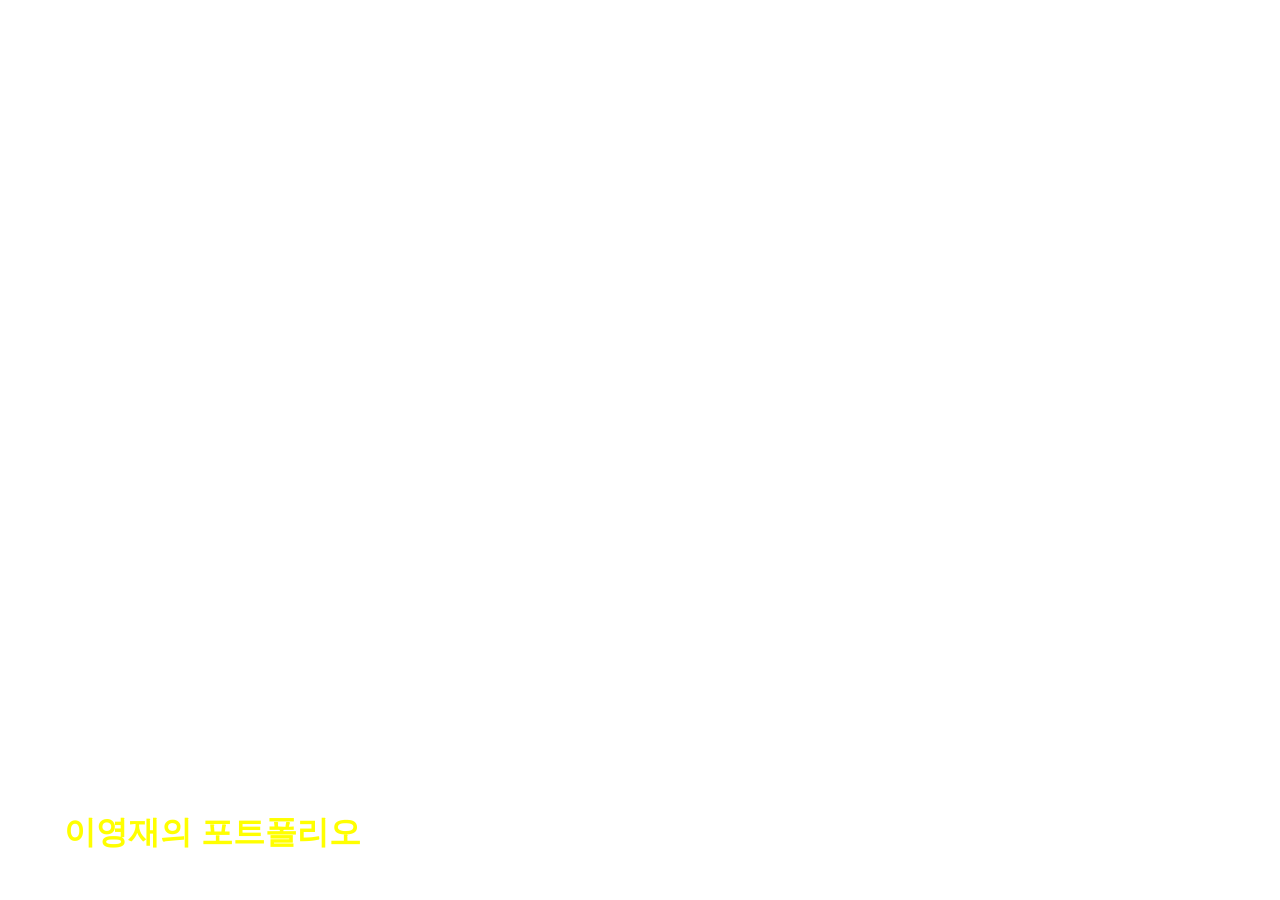
==== index.html @ 5a69f910 ". ." ====
<!DOCTYPE html>
<html lang="ko">

<head>
  <meta charset="UTF-8">
  <meta http-equiv="X-UA-Compatible" content="IE=edge">
  <meta name="viewport" content="width=device-width, initial-scale=1.0">
  <meta name="description" content="이영재의 문서 열람">
  <meta name="author" content="LYJ">
  <meta name="generator" content="HTML5">
  <title>PreView</title>

  <meta property="og:type" content="website" />
  <meta property="og:site_name" content="이영재의 문서 열람" />
  <meta property="og:title" content="PreView" />
  <meta property="og:description" content="게임기획서 모음." />
  <meta property="og:image" content="./images/name_seo.png" />
  <!-- 아텐츠주소 대신 자신의 웹페이지 주소로 바꾸세요 -->
  <meta property="og:url" content="https://ZettStudio.netlify.app" />
  <meta property="twitter:card" content="summary" />
  <meta property="twitter:site" content="이영재의 문서 열람" />
  <meta property="twitter:title" content="PreView" />
  <meta property="twitter:description" content="게임기획서 모음." />
  <meta property="twitter:image" content="./images/name_seo.png" />
  <!-- 아텐츠주소 대신 자신의 웹페이지 주소로 바꾸세요 -->
  <meta property="twitter:url" content="https://ZettStudio.netlify.app" />
  <link rel="icon" href="/favicon.ico" />
  <link rel="stylesheet" href="/main.css">
  <!-- <link rel="stylesheet" href="/main.css"> -->
  <!-- <script defer src="/main.js" ></script> -->
  <!-- <script defer src="./main.js"></script> -->
</head>

<body>
  <div style="position: fixed; z-index: -1; width: 100%; height: 100%;" >
    <iframe width="100%" height="100%" src="https://www.youtube.com/embed/URR7yQayl1Q?loop=1&autoplay=1&mute=1&si=EtDWyPuJ49_bIKTM" 
    title="YouTube video player" 
    frameborder="0" 
    allow="accelerometer; autoplay; clipboard-write; encrypted-media; gyroscope; picture-in-picture; web-share" 
    referrerpolicy="strict-origin-when-cross-origin" 
    allowfullscreen>
    </iframe>
  </div>
  <div>
    <a id="pl" href="/pages/mainpage.html">이영재의 포트폴리오</a>
  </div>
</body>


</html>
---- main.css ----
body {
  padding: 0;
  margin: 0;
  height: 100vh;
}

#pl {
  position: fixed;
  left: 5%;
  /* right: 10%; */
  bottom: 5%;
  /* top: 5%; */
  color: #ffff00;
  text-decoration: none;
  font-size: 2rem;
  /* font-size: 32px; */
  /* font-family: 'Times New Roman', Times, serif; */
  font-family: 'Lucida Sans', 'Lucida Sans Regular', 'Lucida Grande', 'Lucida Sans Unicode', Geneva, Verdana, sans-serif;
  font-weight: bold;
  /* font-weight: 300; */
  font-style: normal;
  /* z-index: 1; */
}
---- main.css ----
body {
  padding: 0;
  margin: 0;
  height: 100vh;
}

#pl {
  position: fixed;
  left: 5%;
  /* right: 10%; */
  bottom: 5%;
  /* top: 5%; */
  color: #ffff00;
  text-decoration: none;
  font-size: 2rem;
  /* font-size: 32px; */
  /* font-family: 'Times New Roman', Times, serif; */
  font-family: 'Lucida Sans', 'Lucida Sans Regular', 'Lucida Grande', 'Lucida Sans Unicode', Geneva, Verdana, sans-serif;
  font-weight: bold;
  /* font-weight: 300; */
  font-style: normal;
  /* z-index: 1; */
}
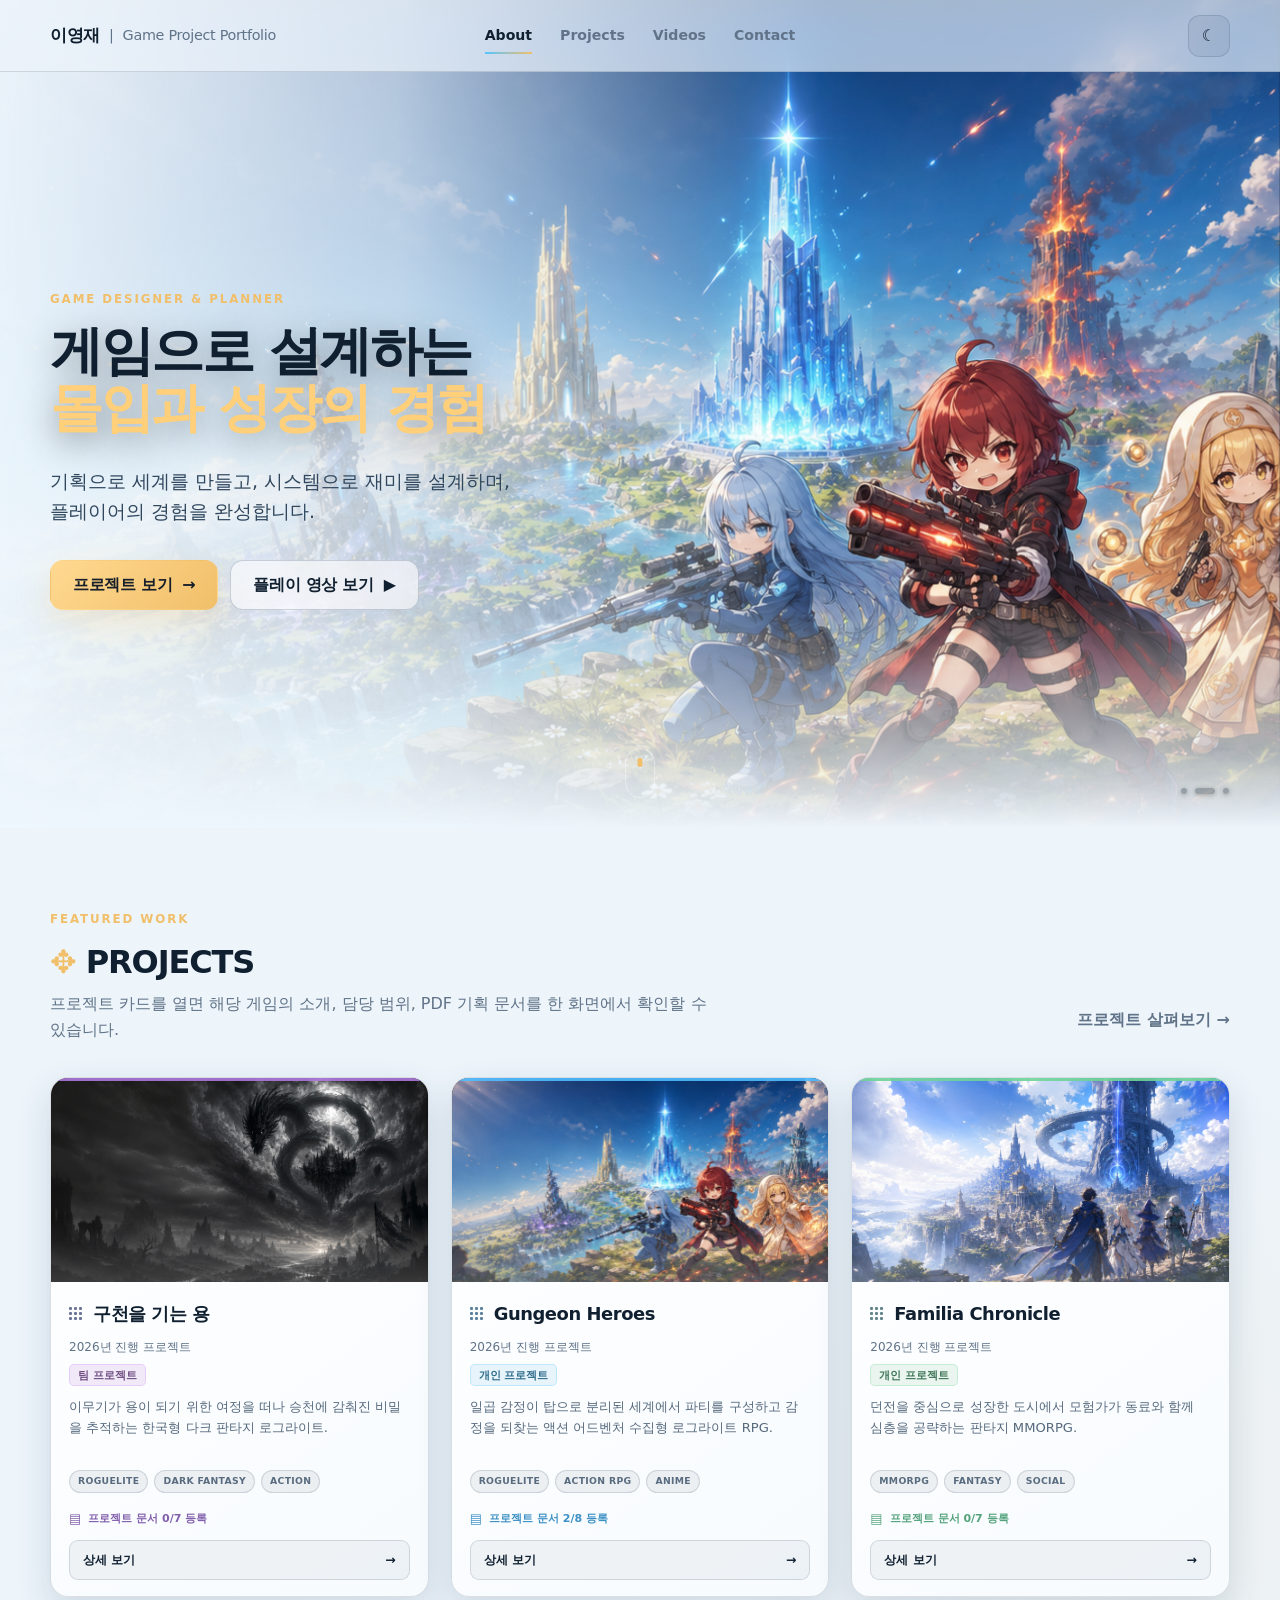
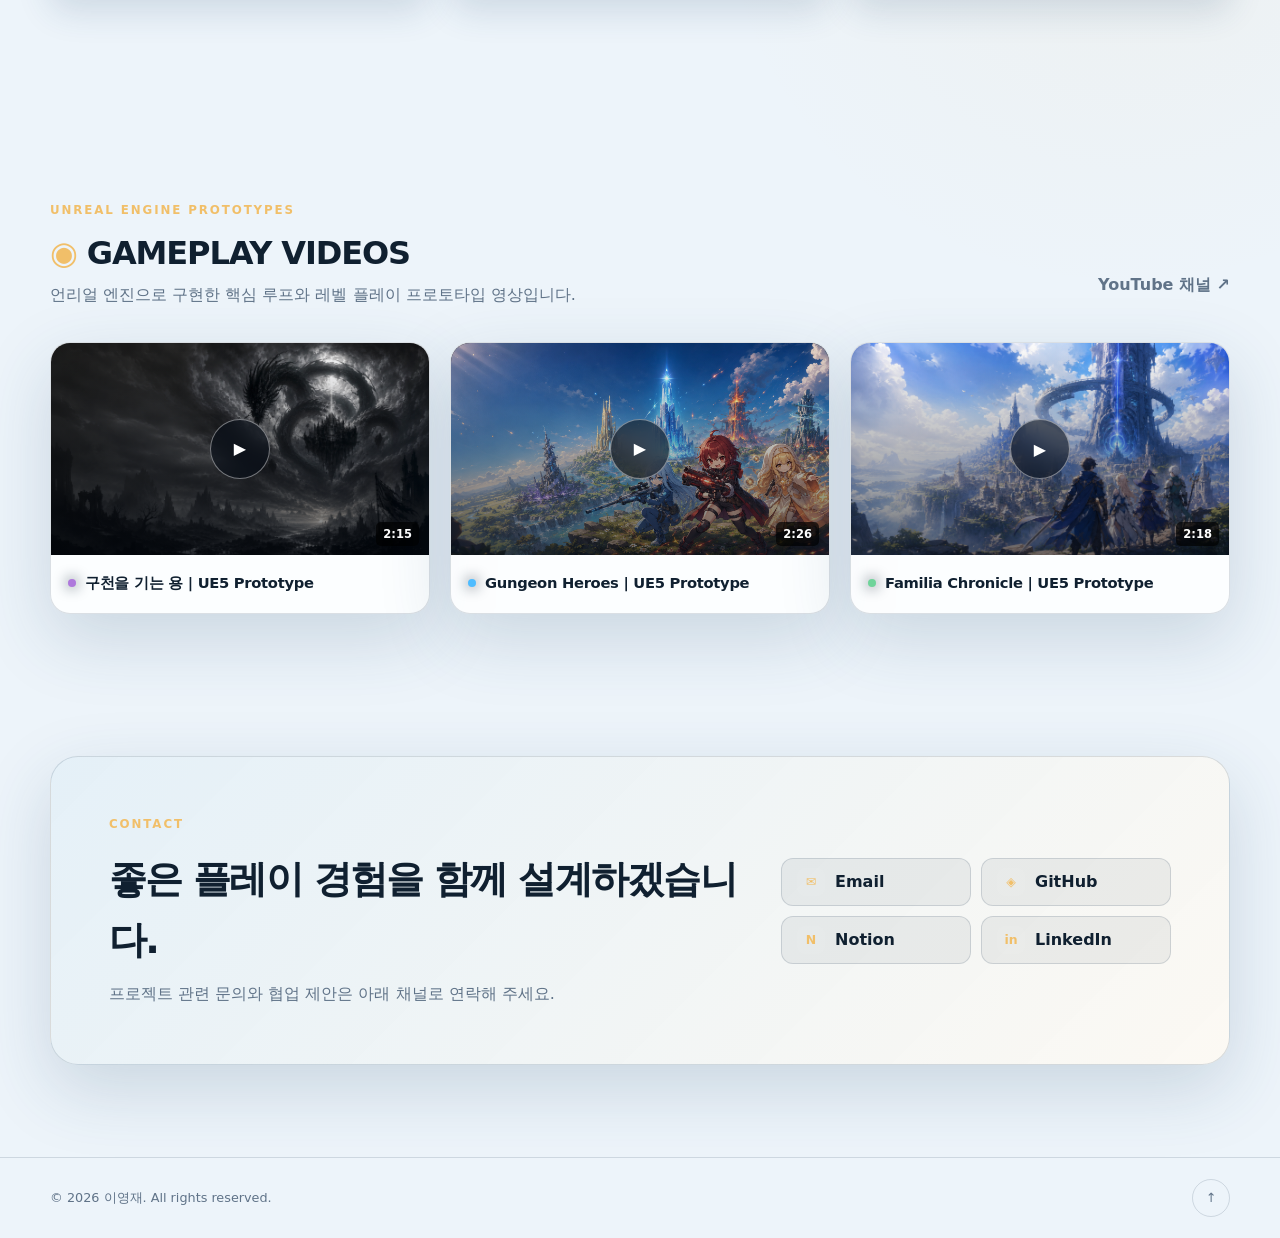
==== commit 8dd81b6f: "새 포트폴리오 페이지 새 포트폴리오 페이지" ====
--- a/index.html
+++ b/index.html
@@ -1,50 +1,167 @@
-<!DOCTYPE html>
-<html lang="ko">
-
-<head>
-  <meta charset="UTF-8">
-  <meta http-equiv="X-UA-Compatible" content="IE=edge">
-  <meta name="viewport" content="width=device-width, initial-scale=1.0">
-  <meta name="description" content="이영재의 문서 열람">
-  <meta name="author" content="LYJ">
-  <meta name="generator" content="HTML5">
-  <title>PreView</title>
-
-  <meta property="og:type" content="website" />
-  <meta property="og:site_name" content="이영재의 문서 열람" />
-  <meta property="og:title" content="PreView" />
-  <meta property="og:description" content="게임기획서 모음." />
-  <meta property="og:image" content="./images/name_seo.png" />
-  <!-- 아텐츠주소 대신 자신의 웹페이지 주소로 바꾸세요 -->
-  <meta property="og:url" content="https://ZettStudio.netlify.app" />
-  <meta property="twitter:card" content="summary" />
-  <meta property="twitter:site" content="이영재의 문서 열람" />
-  <meta property="twitter:title" content="PreView" />
-  <meta property="twitter:description" content="게임기획서 모음." />
-  <meta property="twitter:image" content="./images/name_seo.png" />
-  <!-- 아텐츠주소 대신 자신의 웹페이지 주소로 바꾸세요 -->
-  <meta property="twitter:url" content="https://ZettStudio.netlify.app" />
-  <link rel="icon" href="/favicon.ico" />
-  <link rel="stylesheet" href="/main.css">
-  <!-- <link rel="stylesheet" href="/main.css"> -->
-  <!-- <script defer src="/main.js" ></script> -->
-  <!-- <script defer src="./main.js"></script> -->
-</head>
-
-<body>
-  <div style="position: fixed; z-index: -1; width: 100%; height: 100%;" >
-    <iframe width="100%" height="100%" src="https://www.youtube.com/embed/URR7yQayl1Q?loop=1&autoplay=1&mute=1&si=EtDWyPuJ49_bIKTM" 
-    title="YouTube video player" 
-    frameborder="0" 
-    allow="accelerometer; autoplay; clipboard-write; encrypted-media; gyroscope; picture-in-picture; web-share" 
-    referrerpolicy="strict-origin-when-cross-origin" 
-    allowfullscreen>
-    </iframe>
-  </div>
-  <div>
-    <a id="pl" href="/pages/mainpage.html">이영재의 포트폴리오</a>
-  </div>
-</body>
-
-
-</html>+<!doctype html>
+<html lang="ko">
+<head>
+  <meta charset="utf-8">
+  <meta name="viewport" content="width=device-width, initial-scale=1">
+  <meta name="description" content="이영재 게임 기획 포트폴리오 — 구천을 기는 용, Gungeon Heroes, Familia Chronicle">
+  <meta name="theme-color" content="#071526">
+  <title>이영재 | Game Project Portfolio</title>
+  <link rel="icon" href="assets/images/favicon.svg" type="image/svg+xml">
+  <link rel="stylesheet" href="assets/css/style.css">
+  <script src="assets/js/data.js" defer></script>
+  <script src="assets/js/main.js" defer></script>
+</head>
+<body>
+  <a class="skip-link" href="#main">본문 바로가기</a>
+
+  <header class="site-header" id="top">
+    <div class="container header-inner">
+      <a class="brand" href="#top" aria-label="홈으로 이동">
+        <strong>이영재</strong><span aria-hidden="true">|</span><span>Game Project Portfolio</span>
+      </a>
+
+      <button class="menu-toggle icon-button" type="button" aria-expanded="false" aria-controls="primary-nav" aria-label="메뉴 열기">
+        <span></span><span></span><span></span>
+      </button>
+
+      <nav class="primary-nav" id="primary-nav" aria-label="주요 메뉴">
+        <a href="#about">About</a>
+        <a href="#projects">Projects</a>
+        <a href="#videos">Videos</a>
+        <a href="#contact">Contact</a>
+      </nav>
+
+      <button class="theme-toggle icon-button" type="button" aria-label="테마 전환" title="테마 전환">
+        <span aria-hidden="true">☼</span>
+      </button>
+    </div>
+  </header>
+
+  <main id="main">
+    <section class="hero" id="about" aria-labelledby="hero-title">
+      <div class="hero-slider" id="hero-slider" aria-hidden="true"></div>
+      <div class="hero-scrim" aria-hidden="true"></div>
+      <div class="container hero-content reveal">
+        <p class="eyebrow">GAME DESIGNER &amp; PLANNER</p>
+        <h1 id="hero-title">게임으로 설계하는<br><span>몰입과 성장의 경험</span></h1>
+        <p class="hero-copy">기획으로 세계를 만들고, 시스템으로 재미를 설계하며,<br>플레이어의 경험을 완성합니다.</p>
+        <div class="hero-actions">
+          <a class="button button-primary" href="#projects">프로젝트 보기 <span aria-hidden="true">→</span></a>
+          <a class="button button-secondary" href="#videos">플레이 영상 보기 <span aria-hidden="true">▶</span></a>
+        </div>
+      </div>
+
+      <div class="hero-slider-controls" id="hero-slider-controls" aria-label="대표 프로젝트 이미지 슬라이드">
+        <div class="hero-slider-meta" aria-live="polite">
+          <span id="hero-slide-number">01 / 03</span>
+          <strong id="hero-slide-title">Gungeon Heroes</strong>
+        </div>
+        <div class="hero-slider-navigation">
+          <button class="hero-slider-arrow" type="button" data-hero-prev aria-label="이전 프로젝트 이미지">←</button>
+          <div class="hero-slider-dots" id="hero-slider-dots" role="tablist" aria-label="프로젝트 이미지 선택"></div>
+          <button class="hero-slider-arrow" type="button" data-hero-next aria-label="다음 프로젝트 이미지">→</button>
+        </div>
+      </div>
+
+      <a class="scroll-cue" href="#projects" aria-label="프로젝트 섹션으로 이동"><span></span></a>
+    </section>
+
+    <section class="section projects-section" id="projects" aria-labelledby="projects-title">
+      <div class="container">
+        <div class="section-heading reveal">
+          <div>
+            <p class="section-kicker">FEATURED WORK</p>
+            <h2 id="projects-title"><span class="heading-icon" aria-hidden="true">✥</span> PROJECTS</h2>
+            <p>프로젝트 카드를 열면 해당 게임의 소개, 담당 범위, PDF 기획 문서를 한 화면에서 확인할 수 있습니다.</p>
+          </div>
+          <button class="text-button" type="button" data-show-all-projects>프로젝트 살펴보기 <span aria-hidden="true">→</span></button>
+        </div>
+        <div class="project-grid" id="project-grid" aria-live="polite"></div>
+      </div>
+    </section>
+
+    <section class="section videos-section" id="videos" aria-labelledby="videos-title">
+      <div class="container">
+        <div class="section-heading reveal">
+          <div>
+            <p class="section-kicker">UNREAL ENGINE PROTOTYPES</p>
+            <h2 id="videos-title"><span class="heading-icon" aria-hidden="true">◉</span> GAMEPLAY VIDEOS</h2>
+            <p>언리얼 엔진으로 구현한 핵심 루프와 레벨 플레이 프로토타입 영상입니다.</p>
+          </div>
+          <a class="text-button" id="youtube-channel-link" href="#" target="_blank" rel="noopener">YouTube 채널 <span aria-hidden="true">↗</span></a>
+        </div>
+        <div class="video-grid" id="video-grid"></div>
+      </div>
+    </section>
+
+    <section class="contact-section" id="contact" aria-labelledby="contact-title">
+      <div class="container contact-card reveal">
+        <div>
+          <p class="section-kicker">CONTACT</p>
+          <h2 id="contact-title">좋은 플레이 경험을 함께 설계하겠습니다.</h2>
+          <p>프로젝트 관련 문의와 협업 제안은 아래 채널로 연락해 주세요.</p>
+        </div>
+        <div class="contact-actions" id="contact-actions"></div>
+      </div>
+    </section>
+  </main>
+
+  <footer class="site-footer">
+    <div class="container footer-inner">
+      <p>© <span id="current-year"></span> 이영재. All rights reserved.</p>
+      <a href="#top" class="back-to-top" aria-label="페이지 맨 위로 이동">↑</a>
+    </div>
+  </footer>
+
+  <dialog class="modal project-modal" id="project-modal" aria-labelledby="project-modal-title">
+    <div class="modal-shell">
+      <button class="modal-close icon-button" type="button" data-close-modal aria-label="창 닫기">×</button>
+
+      <div class="project-modal-visual" id="project-modal-visual" aria-hidden="true"></div>
+
+      <div class="project-modal-body">
+        <div class="project-modal-intro">
+          <p class="eyebrow" id="project-modal-type"></p>
+          <h2 id="project-modal-title"></h2>
+          <p id="project-modal-description"></p>
+          <dl class="project-facts" id="project-modal-facts"></dl>
+        </div>
+
+        <section class="project-documents" aria-labelledby="project-documents-title">
+          <div class="project-documents-heading">
+            <div>
+              <p class="section-kicker">PROJECT DOCUMENTS</p>
+              <h3 id="project-documents-title">프로젝트 기획 문서</h3>
+            </div>
+            <span class="document-count" id="project-document-count"></span>
+          </div>
+          <p class="project-documents-help">PDF 파일을 등록하면 아래 항목에서 사이트 내부 뷰어로 바로 열립니다.</p>
+          <div class="project-document-list" id="project-modal-documents"></div>
+        </section>
+
+        <div class="modal-actions">
+          <button class="button button-primary" type="button" id="project-video-button">플레이 영상 보기 <span aria-hidden="true">▶</span></button>
+        </div>
+      </div>
+    </div>
+  </dialog>
+
+  <dialog class="modal viewer-modal" id="viewer-modal" aria-labelledby="viewer-title">
+    <div class="viewer-shell">
+      <div class="viewer-header">
+        <div>
+          <p class="section-kicker" id="viewer-kicker">DOCUMENT</p>
+          <h2 id="viewer-title">문서 보기</h2>
+        </div>
+        <div class="viewer-actions">
+          <a class="icon-button" id="viewer-external" href="#" target="_blank" rel="noopener" aria-label="새 탭에서 열기">↗</a>
+          <button class="modal-close icon-button" type="button" data-close-viewer aria-label="창 닫기">×</button>
+        </div>
+      </div>
+      <div class="viewer-frame-wrap" id="viewer-frame-wrap"></div>
+    </div>
+  </dialog>
+
+  <div class="toast" id="toast" role="status" aria-live="polite"></div>
+</body>
+</html>
--- a/assets/css/style.css
+++ b/assets/css/style.css
@@ -0,0 +1,796 @@
+:root {
+  color-scheme: dark;
+  --bg: #06101d;
+  --bg-soft: #09192a;
+  --surface: rgba(13, 29, 47, .78);
+  --surface-strong: #0d1d2f;
+  --surface-light: rgba(255, 255, 255, .065);
+  --text: #f4f7fb;
+  --muted: #a9b7c7;
+  --line: rgba(179, 209, 236, .18);
+  --gold: #f1bf69;
+  --gold-strong: #ffcf7a;
+  --blue: #55c5ff;
+  --shadow: 0 24px 70px rgba(0, 0, 0, .34);
+  --radius-xl: 28px;
+  --radius-lg: 20px;
+  --radius-md: 14px;
+  --container: min(1180px, calc(100% - 40px));
+  --header-height: 72px;
+  --transition: 180ms ease;
+}
+
+:root[data-theme="light"] {
+  color-scheme: light;
+  --bg: #edf4fa;
+  --bg-soft: #f8fbfd;
+  --surface: rgba(255, 255, 255, .84);
+  --surface-strong: #ffffff;
+  --surface-light: rgba(5, 26, 46, .055);
+  --text: #102030;
+  --muted: #607388;
+  --line: rgba(9, 39, 67, .14);
+  --shadow: 0 24px 70px rgba(37, 75, 110, .18);
+}
+
+* { box-sizing: border-box; }
+html { scroll-behavior: smooth; scroll-padding-top: calc(var(--header-height) + 24px); }
+body {
+  margin: 0;
+  min-width: 320px;
+  background:
+    radial-gradient(circle at 12% 12%, rgba(43, 128, 187, .12), transparent 28rem),
+    radial-gradient(circle at 88% 52%, rgba(241, 191, 105, .07), transparent 26rem),
+    var(--bg);
+  color: var(--text);
+  font-family: Inter, Pretendard, "Noto Sans KR", "Apple SD Gothic Neo", system-ui, -apple-system, BlinkMacSystemFont, "Segoe UI", sans-serif;
+  line-height: 1.6;
+  text-rendering: optimizeLegibility;
+}
+body.modal-open { overflow: hidden; }
+button, a { -webkit-tap-highlight-color: transparent; }
+button { font: inherit; color: inherit; }
+a { color: inherit; text-decoration: none; }
+img { display: block; max-width: 100%; }
+.container { width: var(--container); margin-inline: auto; }
+.skip-link { position: fixed; z-index: 9999; left: 16px; top: -80px; padding: 10px 14px; border-radius: 10px; background: var(--gold); color: #17202a; font-weight: 800; }
+.skip-link:focus { top: 16px; }
+
+.site-header {
+  position: fixed;
+  inset: 0 0 auto;
+  z-index: 100;
+  height: var(--header-height);
+  border-bottom: 1px solid var(--line);
+  background: color-mix(in srgb, var(--bg) 68%, transparent);
+  backdrop-filter: blur(18px) saturate(140%);
+}
+.header-inner { height: 100%; display: grid; grid-template-columns: 1fr auto 1fr; align-items: center; gap: 26px; }
+.brand { display: inline-flex; align-items: center; gap: 9px; width: max-content; letter-spacing: -.02em; white-space: nowrap; }
+.brand strong { font-size: 1.05rem; }
+.brand span { color: var(--muted); font-size: .9rem; }
+.primary-nav { display: flex; align-items: center; gap: 28px; }
+.primary-nav a { position: relative; padding-block: 9px; color: var(--muted); font-size: .88rem; font-weight: 700; transition: color var(--transition); }
+.primary-nav a::after { content: ""; position: absolute; inset: auto 50% 2px; height: 2px; width: 0; background: linear-gradient(90deg, var(--blue), var(--gold)); transition: all var(--transition); }
+.primary-nav a:hover, .primary-nav a.is-active { color: var(--text); }
+.primary-nav a:hover::after, .primary-nav a.is-active::after { left: 0; width: 100%; }
+.icon-button { display: grid; place-items: center; width: 42px; height: 42px; padding: 0; border: 1px solid var(--line); border-radius: 12px; background: var(--surface-light); cursor: pointer; transition: transform var(--transition), background var(--transition), border-color var(--transition); }
+.icon-button:hover { transform: translateY(-2px); border-color: rgba(241, 191, 105, .45); background: color-mix(in srgb, var(--surface-light) 70%, var(--gold) 12%); }
+.theme-toggle { justify-self: end; }
+.menu-toggle { display: none; }
+.menu-toggle span { width: 18px; height: 2px; border-radius: 999px; background: currentColor; transition: transform var(--transition), opacity var(--transition); }
+.menu-toggle { gap: 4px; }
+.menu-toggle[aria-expanded="true"] span:nth-child(1) { transform: translateY(6px) rotate(45deg); }
+.menu-toggle[aria-expanded="true"] span:nth-child(2) { opacity: 0; }
+.menu-toggle[aria-expanded="true"] span:nth-child(3) { transform: translateY(-6px) rotate(-45deg); }
+
+.hero { position: relative; isolation: isolate; min-height: min(860px, 92svh); display: grid; align-items: center; overflow: hidden; }
+
+.hero-slider { position: absolute; inset: 0; z-index: -3; overflow: hidden; background: #071526; }
+.hero-slide { position: absolute; inset: 0; opacity: 0; visibility: hidden; transition: opacity 900ms ease, visibility 900ms ease; }
+.hero-slide img {
+  width: 100%;
+  height: 100%;
+  object-fit: var(--hero-image-size, cover);
+  object-position: var(--hero-image-position-desktop, 50% 50%);
+  transform: none;
+  will-change: opacity;
+}
+.hero-slide.is-active { opacity: 1; visibility: visible; }
+
+/* 큰 컨트롤 박스 없이, 화면 가장자리에서만 은은하게 나타나는 슬라이드 조작부 */
+.hero-slider-controls {
+  position: absolute;
+  inset: 0;
+  z-index: 3;
+  pointer-events: none;
+}
+.hero-slider-meta { display: none; }
+.hero-slider-navigation { position: absolute; inset: 0; pointer-events: none; }
+.hero-slider-arrow {
+  position: absolute;
+  top: 50%;
+  display: grid;
+  place-items: center;
+  width: clamp(48px, 7vw, 92px);
+  height: clamp(120px, 28vh, 260px);
+  padding: 0;
+  font-size: 0;
+  border: 0;
+  border-radius: 0;
+  background: transparent;
+  color: transparent;
+  cursor: pointer;
+  opacity: 0;
+  pointer-events: auto;
+  transform: translateY(-50%);
+  transition: opacity 220ms ease, color 220ms ease, background 220ms ease;
+}
+.hero-slider-arrow::before {
+  font-size: clamp(2.1rem, 3.5vw, 4rem);
+  font-weight: 300;
+  line-height: 1;
+  text-shadow: 0 2px 14px rgba(0, 0, 0, .55);
+}
+.hero-slider-arrow[data-hero-prev] { left: 0; }
+.hero-slider-arrow[data-hero-prev]::before { content: "‹"; }
+.hero-slider-arrow[data-hero-next] { right: 0; }
+.hero-slider-arrow[data-hero-next]::before { content: "›"; }
+.hero:hover .hero-slider-arrow,
+.hero-slider-arrow:focus-visible {
+  color: rgba(255, 255, 255, .62);
+  opacity: 1;
+}
+.hero-slider-arrow:hover,
+.hero-slider-arrow:focus-visible {
+  background: linear-gradient(90deg, rgba(3, 12, 24, .16), transparent);
+  outline: none;
+}
+.hero-slider-arrow[data-hero-next]:hover,
+.hero-slider-arrow[data-hero-next]:focus-visible {
+  background: linear-gradient(270deg, rgba(3, 12, 24, .16), transparent);
+}
+.hero-slider-dots {
+  position: absolute;
+  right: clamp(24px, 4vw, 64px);
+  bottom: 34px;
+  left: auto;
+  display: flex;
+  align-items: center;
+  gap: 8px;
+  pointer-events: auto;
+  transform: none;
+}
+.hero-slider-dot {
+  width: 6px;
+  height: 6px;
+  padding: 0;
+  border: 0;
+  border-radius: 999px;
+  background: rgba(255, 255, 255, .3);
+  box-shadow: 0 1px 5px rgba(0, 0, 0, .28);
+  cursor: pointer;
+  transition: width 220ms ease, background 220ms ease, transform 220ms ease;
+}
+.hero-slider-dot:hover { transform: scale(1.12); background: rgba(255, 255, 255, .62); }
+.hero-slider-dot.is-active { width: 20px; background: rgba(255, 218, 145, .9); }
+:root[data-theme="light"] .hero-slider-arrow { color: transparent; }
+:root[data-theme="light"] .hero:hover .hero-slider-arrow,
+:root[data-theme="light"] .hero-slider-arrow:focus-visible { color: rgba(16, 32, 48, .52); }
+:root[data-theme="light"] .hero-slider-dot { background: rgba(16, 32, 48, .3); }
+
+.hero-scrim { position: absolute; inset: 0; z-index: -2; background: linear-gradient(90deg, rgba(3, 12, 24, .94) 0%, rgba(5, 17, 32, .73) 31%, rgba(6, 17, 30, .15) 66%, rgba(4, 12, 24, .18)), linear-gradient(0deg, var(--bg) 0%, transparent 31%); }
+:root[data-theme="light"] .hero-scrim { background: linear-gradient(90deg, rgba(238, 247, 253, .96) 0%, rgba(237, 247, 253, .72) 31%, rgba(237, 247, 253, .04) 64%), linear-gradient(0deg, var(--bg) 0%, transparent 28%); }
+.hero-content { padding-top: var(--header-height); }
+.eyebrow, .section-kicker { margin: 0 0 14px; color: var(--gold); font-size: .74rem; font-weight: 900; letter-spacing: .16em; }
+.hero h1 { margin: 0; max-width: 740px; font-size: clamp(2.65rem, 5vw, 5.9rem); line-height: 1.05; letter-spacing: -.055em; text-wrap: balance; text-shadow: 0 8px 34px rgba(0, 0, 0, .38); }
+.hero h1 span { color: var(--gold-strong); }
+.hero-copy { margin: 28px 0 0; color: #d8e4ef; font-size: clamp(.98rem, 1.5vw, 1.18rem); font-weight: 520; }
+:root[data-theme="light"] .hero-copy { color: #30475e; }
+.hero-actions { display: flex; flex-wrap: wrap; gap: 12px; margin-top: 34px; }
+.button { display: inline-flex; justify-content: center; align-items: center; gap: 10px; min-height: 50px; padding: 0 22px; border: 1px solid transparent; border-radius: 13px; font-weight: 850; letter-spacing: -.02em; transition: transform var(--transition), box-shadow var(--transition), background var(--transition), border-color var(--transition); }
+.button:hover { transform: translateY(-3px); }
+.button-primary { color: #17202a; background: linear-gradient(135deg, #ffd991, var(--gold)); box-shadow: 0 12px 34px rgba(241, 191, 105, .26); }
+.button-primary:hover { box-shadow: 0 16px 38px rgba(241, 191, 105, .38); }
+.button-secondary { border-color: rgba(233, 244, 255, .34); background: rgba(7, 22, 38, .36); backdrop-filter: blur(12px); }
+:root[data-theme="light"] .button-secondary { background: rgba(255, 255, 255, .62); border-color: rgba(20, 52, 82, .2); }
+.scroll-cue { position: absolute; left: 50%; bottom: 30px; width: 30px; height: 50px; border: 1px solid rgba(255,255,255,.38); border-radius: 99px; transform: translateX(-50%); }
+.scroll-cue span { position: absolute; left: 50%; top: 9px; width: 5px; height: 9px; border-radius: 99px; background: var(--gold); transform: translateX(-50%); animation: scrollCue 1.9s infinite; }
+@keyframes scrollCue { 0% { opacity: 0; transform: translate(-50%, 0); } 25% { opacity: 1; } 75%,100% { opacity: 0; transform: translate(-50%, 20px); } }
+
+.section { padding: 102px 0; }
+.projects-section { padding-top: 82px; }
+.section-heading { display: flex; justify-content: space-between; align-items: end; gap: 28px; margin-bottom: 34px; }
+.section-heading h2 { margin: 0; font-size: clamp(1.7rem, 2.5vw, 2.45rem); line-height: 1.2; letter-spacing: -.035em; }
+.section-heading p:not(.section-kicker) { max-width: 660px; margin: 10px 0 0; color: var(--muted); }
+.heading-icon { display: inline-grid; place-items: center; color: var(--gold); }
+.text-button { flex: none; padding: 10px 0; border: 0; background: transparent; color: var(--muted); font-weight: 800; cursor: pointer; transition: color var(--transition), transform var(--transition); }
+.text-button:hover { color: var(--gold); transform: translateX(4px); }
+
+.project-grid { display: grid; grid-template-columns: repeat(3, minmax(0, 1fr)); gap: 22px; }
+.project-card {
+  position: relative;
+  display: flex;
+  flex-direction: column;
+  min-width: 0;
+  overflow: hidden;
+  border: 1px solid var(--line);
+  border-radius: 18px;
+  background:
+    linear-gradient(145deg,
+      color-mix(in srgb, var(--surface-strong) 94%, var(--accent) 6%),
+      var(--surface-strong) 58%,
+      color-mix(in srgb, var(--surface-strong) 97%, black 3%));
+  color: var(--text);
+  box-shadow: 0 18px 44px rgba(0, 0, 0, .28);
+  transition: transform 260ms ease, border-color 260ms ease, box-shadow 260ms ease;
+}
+.project-card::before {
+  content: "";
+  position: absolute;
+  inset: 0 0 auto;
+  z-index: 3;
+  height: 3px;
+  background: var(--accent);
+  opacity: .9;
+  pointer-events: none;
+}
+.project-card:hover {
+  transform: translateY(-8px);
+  border-color: color-mix(in srgb, var(--accent) 58%, var(--line));
+  box-shadow: 0 26px 58px color-mix(in srgb, var(--accent) 12%, rgba(0, 0, 0, .42));
+}
+.project-card-media {
+  position: relative;
+  width: 100%;
+  aspect-ratio: 16 / 8.7;
+  overflow: hidden;
+  background: #071321;
+}
+.project-card-media::after {
+  content: "";
+  position: absolute;
+  inset: auto 0 0;
+  height: 32%;
+  background: linear-gradient(180deg, transparent, color-mix(in srgb, var(--surface-strong) 88%, transparent));
+  pointer-events: none;
+}
+.project-card-media img {
+  width: 100%;
+  height: 100%;
+  object-fit: cover;
+  transition: transform 650ms cubic-bezier(.2,.8,.2,1), filter 260ms ease;
+}
+.project-card:hover .project-card-media img {
+  transform: scale(1.045);
+  filter: saturate(1.04) brightness(1.04);
+}
+.project-card-body {
+  display: flex;
+  flex: 1;
+  flex-direction: column;
+  min-width: 0;
+  padding: 18px 18px 16px;
+}
+.project-title-row { display: flex; align-items: center; gap: 9px; min-width: 0; }
+.project-title-icon {
+  display: grid;
+  flex: none;
+  grid-template-columns: repeat(3, 3px);
+  grid-template-rows: repeat(3, 3px);
+  gap: 2px;
+  width: 15px;
+  height: 15px;
+}
+.project-title-icon i { display: block; border-radius: 1px; background: color-mix(in srgb, var(--muted) 82%, var(--accent) 18%); }
+.project-card h3 {
+  min-width: 0;
+  margin: 0;
+  overflow: hidden;
+  color: var(--text);
+  font-size: 1.12rem;
+  font-weight: 780;
+  letter-spacing: -.025em;
+  text-overflow: ellipsis;
+  white-space: nowrap;
+}
+.project-period { margin: 10px 0 8px; color: var(--muted); font-size: .75rem; line-height: 1.45; }
+.project-category {
+  align-self: flex-start;
+  display: inline-flex;
+  align-items: center;
+  min-height: 22px;
+  padding: 2px 8px;
+  border: 1px solid var(--line);
+  border-radius: 5px;
+  background: var(--surface-light);
+  color: var(--muted);
+  font-size: .68rem;
+  font-weight: 750;
+  line-height: 1.4;
+}
+.project-category.team {
+  border-color: rgba(199, 133, 255, .28);
+  background: rgba(158, 83, 207, .14);
+  color: #dcb2ff;
+}
+.project-category.personal-blue {
+  border-color: rgba(85, 197, 255, .28);
+  background: rgba(85, 197, 255, .12);
+  color: #9edfff;
+}
+.project-category.personal-green {
+  border-color: rgba(92, 211, 145, .26);
+  background: rgba(92, 211, 145, .11);
+  color: #a9ebc5;
+}
+.project-card .project-summary {
+  display: -webkit-box;
+  min-height: 4.55em;
+  margin: 11px 0 13px;
+  overflow: hidden;
+  color: color-mix(in srgb, var(--muted) 88%, var(--text) 12%);
+  font-size: .82rem;
+  line-height: 1.56;
+  -webkit-box-orient: vertical;
+  -webkit-line-clamp: 3;
+}
+.tag-list { display: flex; flex-wrap: wrap; gap: 6px; margin: 0; padding: 0; list-style: none; }
+.tag-list li {
+  padding: 3px 8px;
+  border: 1px solid var(--line);
+  border-radius: 999px;
+  background: var(--surface-light);
+  color: color-mix(in srgb, var(--muted) 90%, var(--text) 10%);
+  font-size: .58rem;
+  font-weight: 820;
+  letter-spacing: .035em;
+}
+.project-card-footer {
+  display: grid;
+  gap: 11px;
+  margin-top: auto;
+  padding-top: 15px;
+  border-top: 0;
+}
+.project-card .project-document-summary {
+  display: flex;
+  align-items: center;
+  gap: 7px;
+  margin: 0;
+  color: color-mix(in srgb, var(--accent) 72%, var(--text) 28%);
+  font-size: .69rem;
+  font-weight: 850;
+}
+.project-document-summary span { font-size: .82rem; }
+.card-button {
+  display: flex;
+  align-items: center;
+  justify-content: space-between;
+  min-height: 40px;
+  width: 100%;
+  padding: 0 13px;
+  border: 1px solid var(--line);
+  border-radius: 9px;
+  background: color-mix(in srgb, var(--surface-light) 78%, transparent);
+  color: var(--text);
+  cursor: pointer;
+  font-size: .78rem;
+  font-weight: 820;
+  transition: color var(--transition), background var(--transition), border-color var(--transition), transform var(--transition), box-shadow var(--transition);
+}
+.card-button:hover {
+  transform: translateX(2px);
+  border-color: color-mix(in srgb, var(--accent) 62%, var(--line));
+  background: color-mix(in srgb, var(--surface-light) 78%, var(--accent) 13%);
+  color: color-mix(in srgb, var(--accent) 74%, var(--text) 26%);
+  box-shadow: 0 8px 22px color-mix(in srgb, var(--accent) 10%, transparent);
+}
+
+:root[data-theme="light"] .project-card {
+  background: linear-gradient(145deg, #ffffff, #f7fbfe);
+  box-shadow: 0 14px 34px rgba(37, 75, 110, .16);
+}
+:root[data-theme="light"] .project-card-media::after {
+  background: linear-gradient(180deg, transparent, rgba(255, 255, 255, .22));
+}
+:root[data-theme="light"] .project-category.team { color: #705083; background: #f1e9f8; }
+:root[data-theme="light"] .project-category.personal-blue { color: #316d8c; background: #e7f4fb; }
+:root[data-theme="light"] .project-category.personal-green { color: #3f7658; background: #e9f5ee; }
+
+.videos-section { background: linear-gradient(180deg, transparent, rgba(255,255,255,.02), transparent); }
+
+.video-grid { display: grid; grid-template-columns: repeat(3, 1fr); gap: 20px; }
+.video-card { overflow: hidden; border: 1px solid var(--line); border-radius: var(--radius-lg); background: var(--surface); box-shadow: var(--shadow); transition: transform var(--transition), border-color var(--transition); }
+.video-card:hover { transform: translateY(-6px); border-color: color-mix(in srgb, var(--accent) 55%, var(--line)); }
+.video-trigger { position: relative; display: block; width: 100%; aspect-ratio: 16/9; padding: 0; overflow: hidden; border: 0; background: #050b12; cursor: pointer; }
+.video-trigger img { width: 100%; height: 100%; object-fit: cover; transition: transform 500ms ease; }
+.video-card:hover img { transform: scale(1.05); }
+.video-overlay { position: absolute; inset: 0; background: linear-gradient(180deg, transparent, rgba(4,10,18,.55)); }
+.play-button { position: absolute; left: 50%; top: 50%; display: grid; place-items: center; width: 60px; height: 60px; border: 1px solid rgba(255,255,255,.42); border-radius: 50%; background: rgba(5,12,22,.56); color: white; transform: translate(-50%,-50%); backdrop-filter: blur(10px); transition: transform var(--transition), background var(--transition); }
+.video-trigger:hover .play-button { transform: translate(-50%,-50%) scale(1.1); background: color-mix(in srgb, var(--accent) 42%, rgba(5,12,22,.62)); }
+.duration { position: absolute; right: 10px; bottom: 9px; padding: 3px 7px; border-radius: 5px; background: rgba(0,0,0,.68); color: white; font-size: .72rem; font-weight: 800; }
+.video-meta { display: flex; align-items: center; gap: 9px; padding: 16px 17px 18px; }
+.video-meta h3 { margin: 0; font-size: .92rem; letter-spacing: -.02em; }
+.project-dot { flex: none; width: 8px; height: 8px; border-radius: 50%; box-shadow: 0 0 14px currentColor; }
+
+.contact-section { padding: 40px 0 92px; }
+.contact-card { display: flex; justify-content: space-between; align-items: center; gap: 40px; padding: clamp(28px, 5vw, 58px); border: 1px solid var(--line); border-radius: var(--radius-xl); background: linear-gradient(135deg, rgba(54,142,196,.12), rgba(241,191,105,.08)), var(--surface); box-shadow: var(--shadow); }
+.contact-card h2 { margin: 0; font-size: clamp(1.8rem, 3vw, 3rem); letter-spacing: -.045em; }
+.contact-card p:not(.section-kicker) { margin: 10px 0 0; color: var(--muted); }
+.contact-actions { display: grid; grid-template-columns: repeat(2, minmax(130px,1fr)); gap: 10px; flex: 0 0 min(390px, 42%); }
+.contact-actions a { display: flex; align-items: center; gap: 10px; min-height: 48px; padding: 0 15px; border: 1px solid var(--line); border-radius: 12px; background: var(--surface-light); font-weight: 800; transition: transform var(--transition), border-color var(--transition); }
+.contact-actions a:hover { transform: translateY(-3px); border-color: rgba(241,191,105,.5); }
+.contact-actions span { display: grid; place-items: center; width: 28px; height: 28px; border-radius: 8px; background: rgba(255,255,255,.07); color: var(--gold); font-size: .78rem; }
+
+.site-footer { border-top: 1px solid var(--line); }
+.footer-inner { min-height: 80px; display: flex; align-items: center; justify-content: space-between; gap: 20px; color: var(--muted); font-size: .8rem; }
+.back-to-top { display: grid; place-items: center; width: 38px; height: 38px; border: 1px solid var(--line); border-radius: 50%; transition: transform var(--transition), border-color var(--transition); }
+.back-to-top:hover { transform: translateY(-3px); border-color: var(--gold); }
+
+.modal { width: min(1180px, calc(100% - 30px)); padding: 0; overflow: visible; border: 1px solid var(--line); border-radius: var(--radius-xl); background: var(--surface-strong); color: var(--text); box-shadow: 0 40px 120px rgba(0,0,0,.6); }
+.modal::backdrop { background: rgba(1, 7, 14, .8); backdrop-filter: blur(9px); }
+.modal-close { font-size: 1.55rem; }
+.project-modal .modal-close { position: absolute; z-index: 8; right: 15px; top: 15px; background: rgba(3,9,17,.78); color: white; }
+.modal-shell { position: relative; display: grid; grid-template-columns: minmax(360px, .92fr) minmax(500px, 1.08fr); height: min(820px, calc(100svh - 46px)); min-height: 620px; overflow: hidden; border-radius: inherit; }
+.project-modal-visual {
+  position: relative;
+  min-height: 620px;
+  background-repeat: no-repeat;
+  background-position: center, var(--modal-image-position-desktop, 50% 50%);
+  background-size: 100% 100%, var(--modal-image-size-desktop, cover);
+}
+.project-modal-visual::after { content: ""; position: absolute; inset: 0; z-index: 0; background: linear-gradient(90deg, transparent 64%, rgba(4,10,19,.22)), linear-gradient(0deg, rgba(4,10,19,.94), transparent 45%); }
+.project-modal-visual-caption { position: absolute; z-index: 1; left: 30px; right: 30px; bottom: 30px; display: grid; gap: 4px; color: white; text-shadow: 0 4px 24px rgba(0,0,0,.8); }
+.project-modal-visual-caption span { color: color-mix(in srgb, var(--accent) 72%, white 28%); font-size: .68rem; font-weight: 900; letter-spacing: .14em; }
+.project-modal-visual-caption strong { font-size: clamp(1.5rem, 2.8vw, 2.4rem); line-height: 1.14; letter-spacing: -.04em; }
+.project-modal-body { min-height: 0; overflow-y: auto; padding: clamp(30px, 4vw, 52px); scrollbar-width: thin; scrollbar-color: color-mix(in srgb, var(--accent) 48%, transparent) transparent; }
+.project-modal-body::-webkit-scrollbar { width: 8px; }
+.project-modal-body::-webkit-scrollbar-thumb { border: 2px solid transparent; border-radius: 999px; background: color-mix(in srgb, var(--accent) 45%, transparent); background-clip: padding-box; }
+.project-modal-intro h2 { margin: 0; font-size: clamp(2rem, 4vw, 3.45rem); letter-spacing: -.05em; }
+.project-modal-intro > p:not(.eyebrow) { margin: 18px 0 0; color: var(--muted); }
+.project-facts { margin: 28px 0 0; }
+.project-facts div { display: grid; grid-template-columns: 90px 1fr; gap: 14px; padding: 12px 0; border-top: 1px solid var(--line); }
+.project-facts dt { color: var(--muted); font-size: .78rem; font-weight: 800; }
+.project-facts dd { margin: 0; font-size: .87rem; font-weight: 750; }
+
+.project-documents { margin-top: 36px; padding-top: 28px; border-top: 1px solid var(--line); }
+.project-documents-heading { display: flex; align-items: end; justify-content: space-between; gap: 18px; }
+.project-documents-heading .section-kicker { margin-bottom: 5px; }
+.project-documents-heading h3 { margin: 0; font-size: 1.3rem; letter-spacing: -.03em; }
+.document-count { flex: none; padding: 6px 9px; border: 1px solid color-mix(in srgb, var(--accent) 44%, var(--line)); border-radius: 999px; color: color-mix(in srgb, var(--accent) 70%, var(--text) 30%); background: color-mix(in srgb, var(--accent) 9%, transparent); font-size: .7rem; font-weight: 900; }
+.project-documents-help { margin: 9px 0 16px; color: var(--muted); font-size: .78rem; }
+.project-document-list { display: grid; grid-template-columns: repeat(2, minmax(0, 1fr)); gap: 9px; }
+.project-document-item { display: grid; grid-template-columns: auto minmax(0, 1fr) auto; align-items: center; gap: 11px; min-height: 76px; padding: 10px; border: 1px solid var(--line); border-radius: 12px; background: var(--surface-light); text-align: left; cursor: pointer; animation: projectDocumentIn 380ms ease both var(--item-delay); transition: transform var(--transition), border-color var(--transition), background var(--transition); }
+.project-document-item:hover { transform: translateY(-3px); border-color: color-mix(in srgb, var(--accent) 58%, var(--line)); background: color-mix(in srgb, var(--surface-light) 86%, var(--accent) 10%); }
+.project-document-item.is-pending { opacity: .72; }
+.project-document-icon { display: grid; place-items: center; width: 38px; height: 46px; border: 1px solid color-mix(in srgb, var(--accent) 55%, var(--line)); border-radius: 8px; color: color-mix(in srgb, var(--accent) 75%, var(--text) 25%); font-size: .59rem; font-weight: 950; letter-spacing: .04em; }
+.project-document-copy { min-width: 0; }
+.project-document-copy strong, .project-document-copy small { display: block; overflow: hidden; text-overflow: ellipsis; white-space: nowrap; }
+.project-document-copy strong { font-size: .82rem; }
+.project-document-copy small { margin-top: 2px; color: var(--muted); font-size: .66rem; }
+.project-document-state { color: var(--muted); font-size: .64rem; font-weight: 850; white-space: nowrap; }
+.project-document-item.is-available .project-document-state { color: color-mix(in srgb, var(--accent) 70%, var(--text) 30%); }
+.project-documents-empty { padding: 18px; border: 1px dashed var(--line); border-radius: 12px; color: var(--muted); font-size: .8rem; }
+@keyframes projectDocumentIn { from { opacity: 0; transform: translateY(8px); } to { opacity: 1; transform: translateY(0); } }
+
+.modal-actions { display: flex; flex-wrap: wrap; gap: 10px; margin-top: 24px; padding-top: 22px; border-top: 1px solid var(--line); }
+.modal-actions .button { cursor: pointer; }
+.viewer-modal { width: min(1240px, calc(100% - 24px)); height: min(820px, calc(100svh - 24px)); }
+.viewer-shell { height: 100%; display: grid; grid-template-rows: auto 1fr; overflow: hidden; border-radius: inherit; }
+.viewer-header { display: flex; align-items: center; justify-content: space-between; gap: 20px; padding: 16px 18px; border-bottom: 1px solid var(--line); }
+.viewer-header h2 { margin: 0; font-size: 1.1rem; }
+.viewer-header .section-kicker { margin-bottom: 2px; }
+.viewer-actions { display: flex; gap: 8px; }
+.viewer-frame-wrap { min-height: 0; background: #040a11; }
+.viewer-frame-wrap iframe { width: 100%; height: 100%; border: 0; }
+.youtube-frame { aspect-ratio: 16/9; }
+.toast { position: fixed; z-index: 1000; left: 50%; bottom: 24px; width: max-content; max-width: min(560px, calc(100% - 32px)); padding: 12px 16px; border: 1px solid var(--line); border-radius: 12px; background: var(--surface-strong); color: var(--text); box-shadow: var(--shadow); opacity: 0; pointer-events: none; transform: translate(-50%, 20px); transition: opacity var(--transition), transform var(--transition); }
+.toast.is-visible { opacity: 1; transform: translate(-50%, 0); }
+
+.reveal { opacity: 0; transform: translateY(22px); transition: opacity 620ms ease var(--delay, 0ms), transform 620ms cubic-bezier(.2,.7,.2,1) var(--delay, 0ms); }
+.reveal.is-visible { opacity: 1; transform: translateY(0); }
+
+@media (max-width: 980px) {
+  :root { --container: min(100% - 32px, 760px); }
+  .header-inner { grid-template-columns: 1fr auto auto; gap: 10px; }
+  .menu-toggle { display: grid; grid-column: 2; }
+  .theme-toggle { grid-column: 3; }
+  .primary-nav { position: fixed; left: 16px; right: 16px; top: calc(var(--header-height) + 8px); display: grid; gap: 4px; padding: 12px; border: 1px solid var(--line); border-radius: 16px; background: color-mix(in srgb, var(--surface-strong) 94%, transparent); box-shadow: var(--shadow); opacity: 0; visibility: hidden; transform: translateY(-12px); transition: opacity var(--transition), transform var(--transition), visibility var(--transition); }
+  .primary-nav.is-open { opacity: 1; visibility: visible; transform: translateY(0); }
+  .primary-nav a { padding: 11px 12px; border-radius: 9px; }
+  .primary-nav a:hover, .primary-nav a.is-active { background: var(--surface-light); }
+  .primary-nav a::after { display: none; }
+  .hero { min-height: 760px; align-items: end; }
+  .hero-content { padding-bottom: 110px; }
+  .hero-slide img { object-position: var(--hero-image-position-tablet, var(--hero-image-position-desktop, 50% 50%)); }
+  .hero-scrim { background: linear-gradient(180deg, rgba(3,12,24,.08), rgba(3,12,24,.32) 35%, rgba(3,12,24,.96) 78%, var(--bg)); }
+  :root[data-theme="light"] .hero-scrim { background: linear-gradient(180deg, rgba(238,247,253,.03), rgba(238,247,253,.26) 35%, rgba(238,247,253,.96) 78%, var(--bg)); }
+  .hero h1 { max-width: 620px; }
+  .project-grid { grid-template-columns: repeat(2, minmax(0, 1fr)); }
+  .video-grid { grid-template-columns: 1fr; }
+  .section-heading { align-items: flex-start; flex-direction: column; }
+  .contact-card { align-items: stretch; flex-direction: column; }
+  .contact-actions { flex-basis: auto; width: 100%; }
+  .modal-shell { grid-template-columns: 1fr; height: calc(100svh - 30px); min-height: 0; overflow-y: auto; }
+  .project-modal-visual {
+    min-height: 330px;
+    background-position: center, var(--modal-image-position-tablet, var(--modal-image-position-desktop, 50% 50%));
+    background-size: 100% 100%, var(--modal-image-size-tablet, var(--modal-image-size-desktop, cover));
+  }
+  .project-modal-body { overflow: visible; }
+}
+
+@media (max-width: 640px) {
+  :root { --header-height: 64px; --container: calc(100% - 24px); }
+  .brand strong { font-size: .95rem; }
+  .brand span:last-child { display: none; }
+  .hero { min-height: 700px; }
+  .hero-slide img { object-position: var(--hero-image-position-mobile, var(--hero-image-position-tablet, var(--hero-image-position-desktop, 50% 50%))); }
+  .hero-slider-arrow { width: 54px; height: 180px; }
+  .hero-slider-dots {
+    right: auto;
+    bottom: 16px;
+    left: 50%;
+    transform: translateX(-50%);
+  }
+  .hero-slider-dot { width: 5px; height: 5px; }
+  .hero-slider-dot.is-active { width: 16px; }
+  .hero h1 { font-size: clamp(2.25rem, 12vw, 3.75rem); }
+  .hero-copy { max-width: 34ch; }
+  .hero-copy br { display: none; }
+  .hero-actions { align-items: stretch; flex-direction: column; width: min(100%, 320px); }
+  .button { width: 100%; }
+  .scroll-cue { display: none; }
+  .section { padding: 76px 0; }
+  .projects-section { padding-top: 56px; }
+  .project-grid { grid-template-columns: 1fr; }
+  .project-card-body { padding: 15px 15px 14px; }
+  .project-card h3 { font-size: 1.08rem; }
+  .project-card .project-summary { min-height: 0; -webkit-line-clamp: 4; }
+  .project-document-list { grid-template-columns: 1fr; }
+  .contact-actions { grid-template-columns: 1fr 1fr; }
+  .modal { width: calc(100% - 16px); }
+  .project-modal-visual {
+    min-height: 260px;
+    background-position: center, var(--modal-image-position-mobile, var(--modal-image-position-tablet, var(--modal-image-position-desktop, 50% 50%)));
+    background-size: 100% 100%, var(--modal-image-size-mobile, var(--modal-image-size-tablet, var(--modal-image-size-desktop, cover)));
+  }
+  .project-modal-body { padding: 26px 20px 30px; }
+  .project-facts div { grid-template-columns: 78px 1fr; }
+  .project-modal-visual-caption { left: 20px; right: 20px; bottom: 20px; }
+  .project-documents-heading { align-items: flex-start; }
+  .modal-actions { flex-direction: column; }
+  .viewer-modal { width: calc(100% - 12px); height: calc(100svh - 12px); }
+  .viewer-header { padding: 12px; }
+  .viewer-header h2 { max-width: 48vw; overflow: hidden; text-overflow: ellipsis; white-space: nowrap; }
+}
+
+@media (prefers-reduced-motion: reduce) {
+  *, *::before, *::after { scroll-behavior: auto !important; animation-duration: .01ms !important; animation-iteration-count: 1 !important; transition-duration: .01ms !important; }
+  .reveal { opacity: 1; transform: none; }
+  .hero-slide img { transform: none !important; }
+}
+
+/* =========================================================
+   PROJECT DETAIL MODAL — TOP IMAGE / BOTTOM CONTENT LAYOUT
+   ========================================================= */
+.project-modal {
+  width: min(1120px, calc(100% - 30px));
+  max-height: calc(100svh - 30px);
+}
+
+.project-modal .modal-shell {
+  display: grid;
+  grid-template-columns: 1fr;
+  grid-template-rows: minmax(300px, 42svh) auto;
+  width: 100%;
+  height: min(920px, calc(100svh - 30px));
+  min-height: 0;
+  overflow-y: auto;
+  overscroll-behavior: contain;
+  scrollbar-width: thin;
+  scrollbar-color: color-mix(in srgb, var(--accent) 48%, transparent) transparent;
+}
+
+.project-modal .modal-shell::-webkit-scrollbar {
+  width: 8px;
+}
+
+.project-modal .modal-shell::-webkit-scrollbar-thumb {
+  border: 2px solid transparent;
+  border-radius: 999px;
+  background: color-mix(in srgb, var(--accent) 45%, transparent);
+  background-clip: padding-box;
+}
+
+.project-modal .project-modal-visual {
+  min-height: 0;
+  height: auto;
+  background-position: center, var(--modal-image-position-desktop, 50% 50%);
+  background-size: 100% 100%, var(--modal-image-size-desktop, cover);
+}
+
+.project-modal .project-modal-visual::after {
+  background:
+    linear-gradient(180deg, rgba(4, 10, 19, .02) 45%, rgba(4, 10, 19, .88) 100%),
+    linear-gradient(90deg, rgba(4, 10, 19, .12), transparent 35%, transparent 72%, rgba(4, 10, 19, .08));
+}
+
+.project-modal .project-modal-visual-caption {
+  left: clamp(24px, 4vw, 52px);
+  right: clamp(70px, 8vw, 110px);
+  bottom: clamp(22px, 3vw, 38px);
+}
+
+.project-modal .project-modal-visual-caption strong {
+  font-size: clamp(1.9rem, 4vw, 3.5rem);
+}
+
+.project-modal .project-modal-body {
+  overflow: visible;
+  min-height: auto;
+  padding: clamp(30px, 5vw, 58px);
+}
+
+.project-modal .project-modal-intro {
+  display: grid;
+  grid-template-columns: minmax(0, 1.15fr) minmax(320px, .85fr);
+  grid-template-rows: auto auto 1fr;
+  column-gap: clamp(34px, 5vw, 68px);
+  align-items: start;
+}
+
+.project-modal .project-modal-intro .eyebrow {
+  grid-column: 1;
+  grid-row: 1;
+}
+
+.project-modal .project-modal-intro h2 {
+  grid-column: 1;
+  grid-row: 2;
+}
+
+.project-modal .project-modal-intro > p:not(.eyebrow) {
+  grid-column: 1;
+  grid-row: 3;
+  max-width: 62ch;
+}
+
+.project-modal .project-facts {
+  grid-column: 2;
+  grid-row: 1 / 4;
+  margin: 0;
+}
+
+.project-modal .project-facts div:first-child {
+  border-top: 0;
+  padding-top: 0;
+}
+
+.project-modal .project-documents {
+  margin-top: clamp(38px, 5vw, 58px);
+  padding-top: clamp(30px, 4vw, 42px);
+}
+
+.project-modal .project-document-list {
+  grid-template-columns: repeat(2, minmax(0, 1fr));
+  gap: 12px;
+}
+
+.project-modal .project-document-item {
+  min-height: 82px;
+  padding: 12px;
+}
+
+.project-modal .modal-actions {
+  margin-top: 30px;
+  padding-top: 28px;
+}
+
+@media (max-width: 980px) {
+  .project-modal .modal-shell {
+    grid-template-rows: minmax(280px, 38svh) auto;
+    height: calc(100svh - 24px);
+  }
+
+  .project-modal .project-modal-visual {
+    min-height: 0;
+    background-position: center, var(--modal-image-position-tablet, var(--modal-image-position-desktop, 50% 50%));
+    background-size: 100% 100%, var(--modal-image-size-tablet, var(--modal-image-size-desktop, cover));
+  }
+
+  .project-modal .project-modal-intro {
+    grid-template-columns: 1fr;
+    grid-template-rows: auto;
+    row-gap: 0;
+  }
+
+  .project-modal .project-modal-intro .eyebrow,
+  .project-modal .project-modal-intro h2,
+  .project-modal .project-modal-intro > p:not(.eyebrow),
+  .project-modal .project-facts {
+    grid-column: 1;
+    grid-row: auto;
+  }
+
+  .project-modal .project-facts {
+    margin-top: 28px;
+  }
+
+  .project-modal .project-facts div:first-child {
+    border-top: 1px solid var(--line);
+    padding-top: 12px;
+  }
+}
+
+@media (max-width: 640px) {
+  .project-modal {
+    width: calc(100% - 12px);
+    max-height: calc(100svh - 12px);
+  }
+
+  .project-modal .modal-shell {
+    grid-template-rows: minmax(230px, 34svh) auto;
+    height: calc(100svh - 12px);
+  }
+
+  .project-modal .project-modal-visual {
+    min-height: 0;
+    background-position: center, var(--modal-image-position-mobile, var(--modal-image-position-tablet, var(--modal-image-position-desktop, 50% 50%)));
+    background-size: 100% 100%, var(--modal-image-size-mobile, var(--modal-image-size-tablet, var(--modal-image-size-desktop, cover)));
+  }
+
+  .project-modal .project-modal-visual-caption {
+    left: 20px;
+    right: 62px;
+    bottom: 20px;
+  }
+
+  .project-modal .project-modal-visual-caption strong {
+    font-size: clamp(1.55rem, 8vw, 2.2rem);
+  }
+
+  .project-modal .project-modal-body {
+    padding: 28px 20px 34px;
+  }
+
+  .project-modal .project-modal-intro h2 {
+    font-size: clamp(2rem, 11vw, 3rem);
+  }
+
+  .project-modal .project-document-list {
+    grid-template-columns: 1fr;
+  }
+}
+/* =========================================================
+   PROJECT DETAIL — SINGLE TITLE
+   프로젝트 제목은 콘텐츠 영역에만 표시하고 이미지 위 중복 제목은 제거합니다.
+   ========================================================= */
+.project-modal .project-modal-visual-caption {
+  display: none !important;
+}
+
+.project-modal .project-modal-visual::after {
+  background: linear-gradient(180deg, rgba(4, 10, 19, .02), rgba(4, 10, 19, .18));
+}
+
+
+/* =========================================================
+   MAIN HERO TITLE — REDUCED SIZE
+   메인 페이지 인트로 제목을 기존보다 작고 안정적으로 표시합니다.
+   ========================================================= */
+.hero h1 {
+  max-width: 860px;
+  font-size: clamp(2.25rem, 4.15vw, 4.65rem);
+  line-height: 1.08;
+  letter-spacing: -0.045em;
+}
+
+@media (max-width: 640px) {
+  .hero h1 {
+    max-width: 100%;
+    font-size: clamp(2rem, 10vw, 3.1rem);
+    line-height: 1.08;
+  }
+}
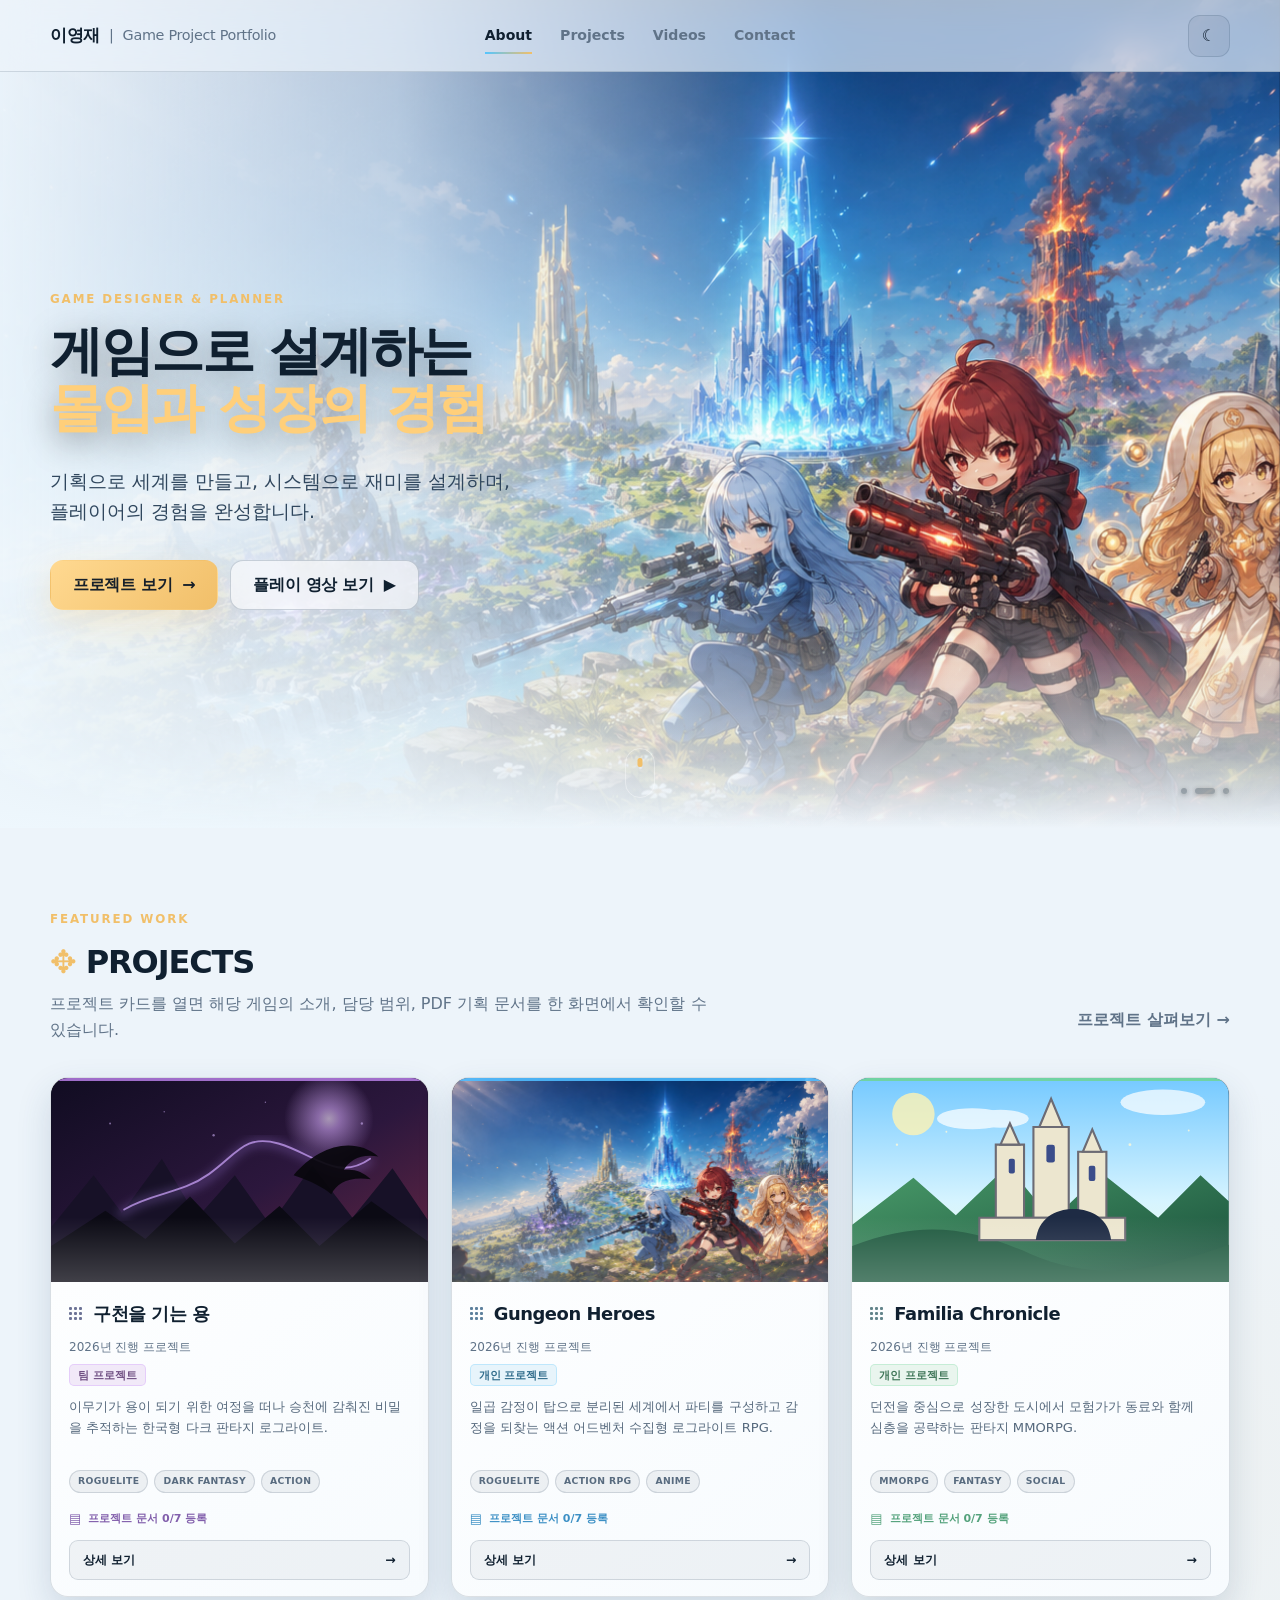
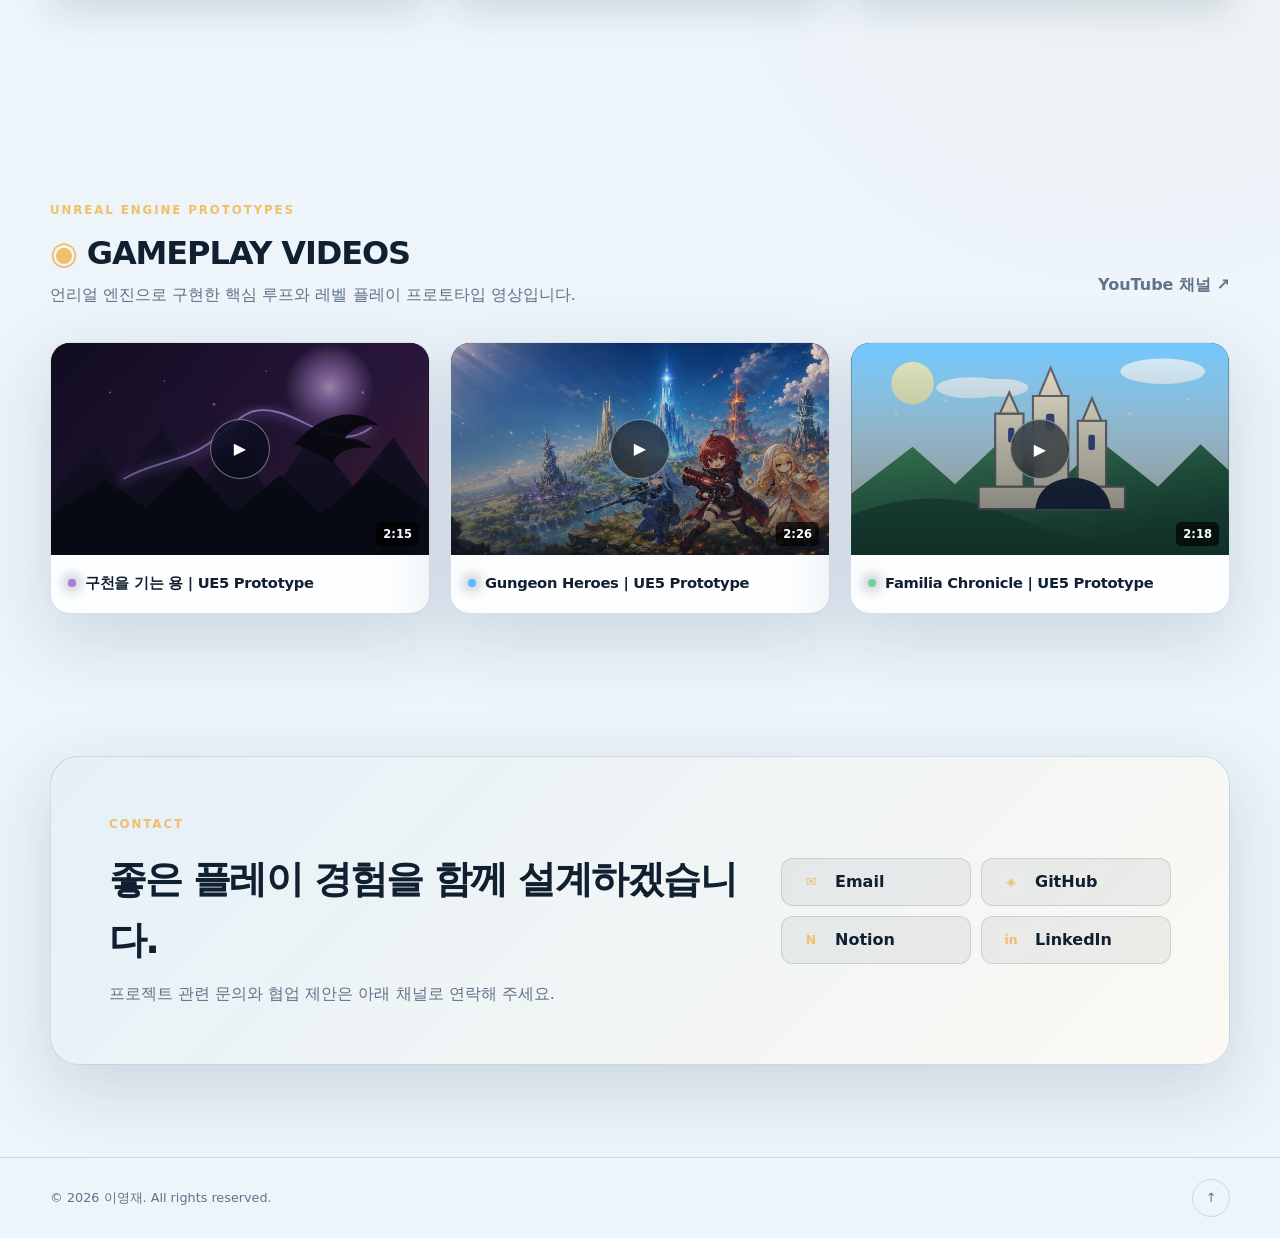
==== commit 289cdadd: "파비콘 추가 및 seo 이미지 추가 파비콘 추가 및 seo 이미지 추가" ====
--- a/index.html
+++ b/index.html
@@ -5,6 +5,32 @@
   <meta name="viewport" content="width=device-width, initial-scale=1">
   <meta name="description" content="이영재 게임 기획 포트폴리오 — 구천을 기는 용, Gungeon Heroes, Familia Chronicle">
   <meta name="theme-color" content="#071526">
+  <meta name="robots" content="index, follow, max-image-preview:large">
+
+  <!-- 배포 주소에 맞게 아래 도메인을 변경하세요. -->
+  <link rel="canonical" href="https://zettstudio.netlify.app/">
+
+  <!-- Open Graph: 카카오톡, 디스코드, 페이스북, 링크드인 등 링크 미리보기 -->
+  <meta property="og:type" content="website">
+  <meta property="og:locale" content="ko_KR">
+  <meta property="og:site_name" content="이영재 Game Project Portfolio">
+  <meta property="og:title" content="이영재 | Game Project Portfolio">
+  <meta property="og:description" content="게임으로 설계하는 몰입과 성장의 경험 — 게임 기획 포트폴리오">
+  <meta property="og:url" content="https://zettstudio.netlify.app/">
+  <meta property="og:image" content="https://zettstudio.netlify.app/assets/images/og-image.jpg">
+  <meta property="og:image:secure_url" content="https://zettstudio.netlify.app/assets/images/og-image.jpg">
+  <meta property="og:image:type" content="image/jpeg">
+  <meta property="og:image:width" content="1200">
+  <meta property="og:image:height" content="630">
+  <meta property="og:image:alt" content="이영재 게임 기획 포트폴리오 대표 이미지">
+
+  <!-- X(Twitter) 링크 미리보기 -->
+  <meta name="twitter:card" content="summary_large_image">
+  <meta name="twitter:title" content="이영재 | Game Project Portfolio">
+  <meta name="twitter:description" content="게임으로 설계하는 몰입과 성장의 경험 — 게임 기획 포트폴리오">
+  <meta name="twitter:image" content="https://zettstudio.netlify.app/assets/images/og-image.jpg">
+  <meta name="twitter:image:alt" content="이영재 게임 기획 포트폴리오 대표 이미지">
+
   <title>이영재 | Game Project Portfolio</title>
   <link rel="icon" href="assets/images/favicon.svg" type="image/svg+xml">
   <link rel="stylesheet" href="assets/css/style.css">
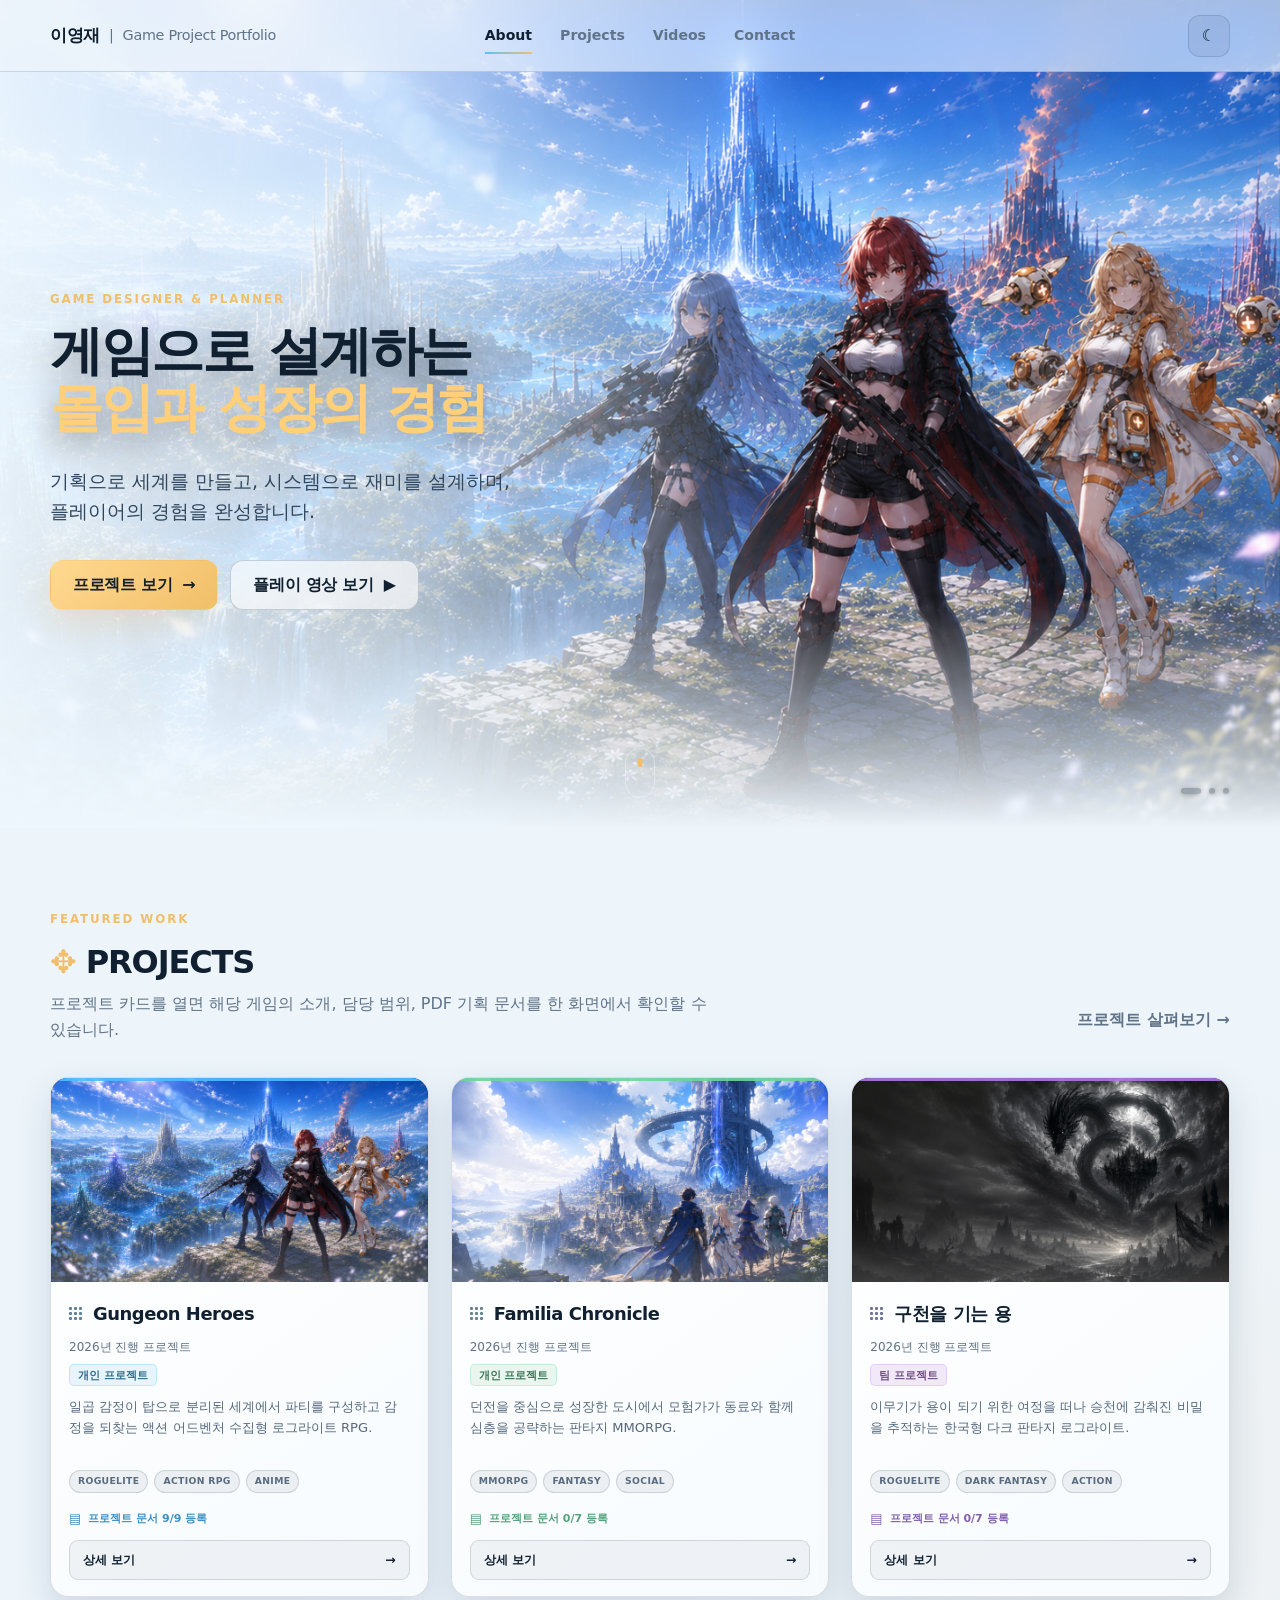
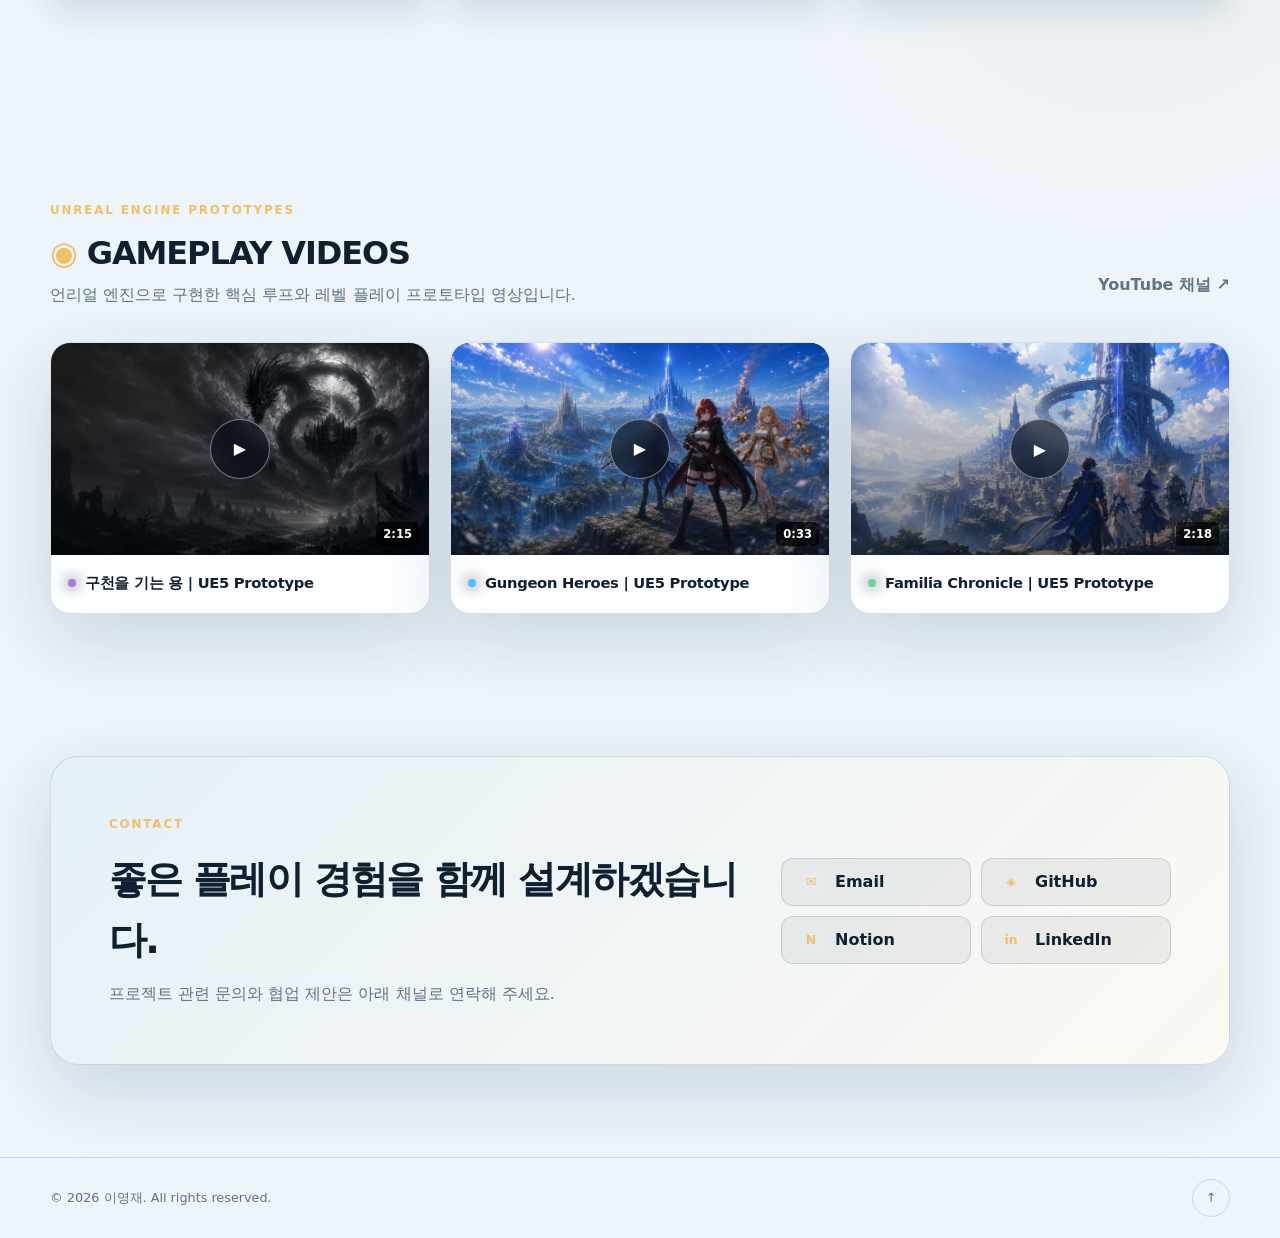
==== commit 13a5bd16: "사이트 수정 사이트 이미지 수정 및 문서 추가" ====
(no text change in the page or its own stylesheets)
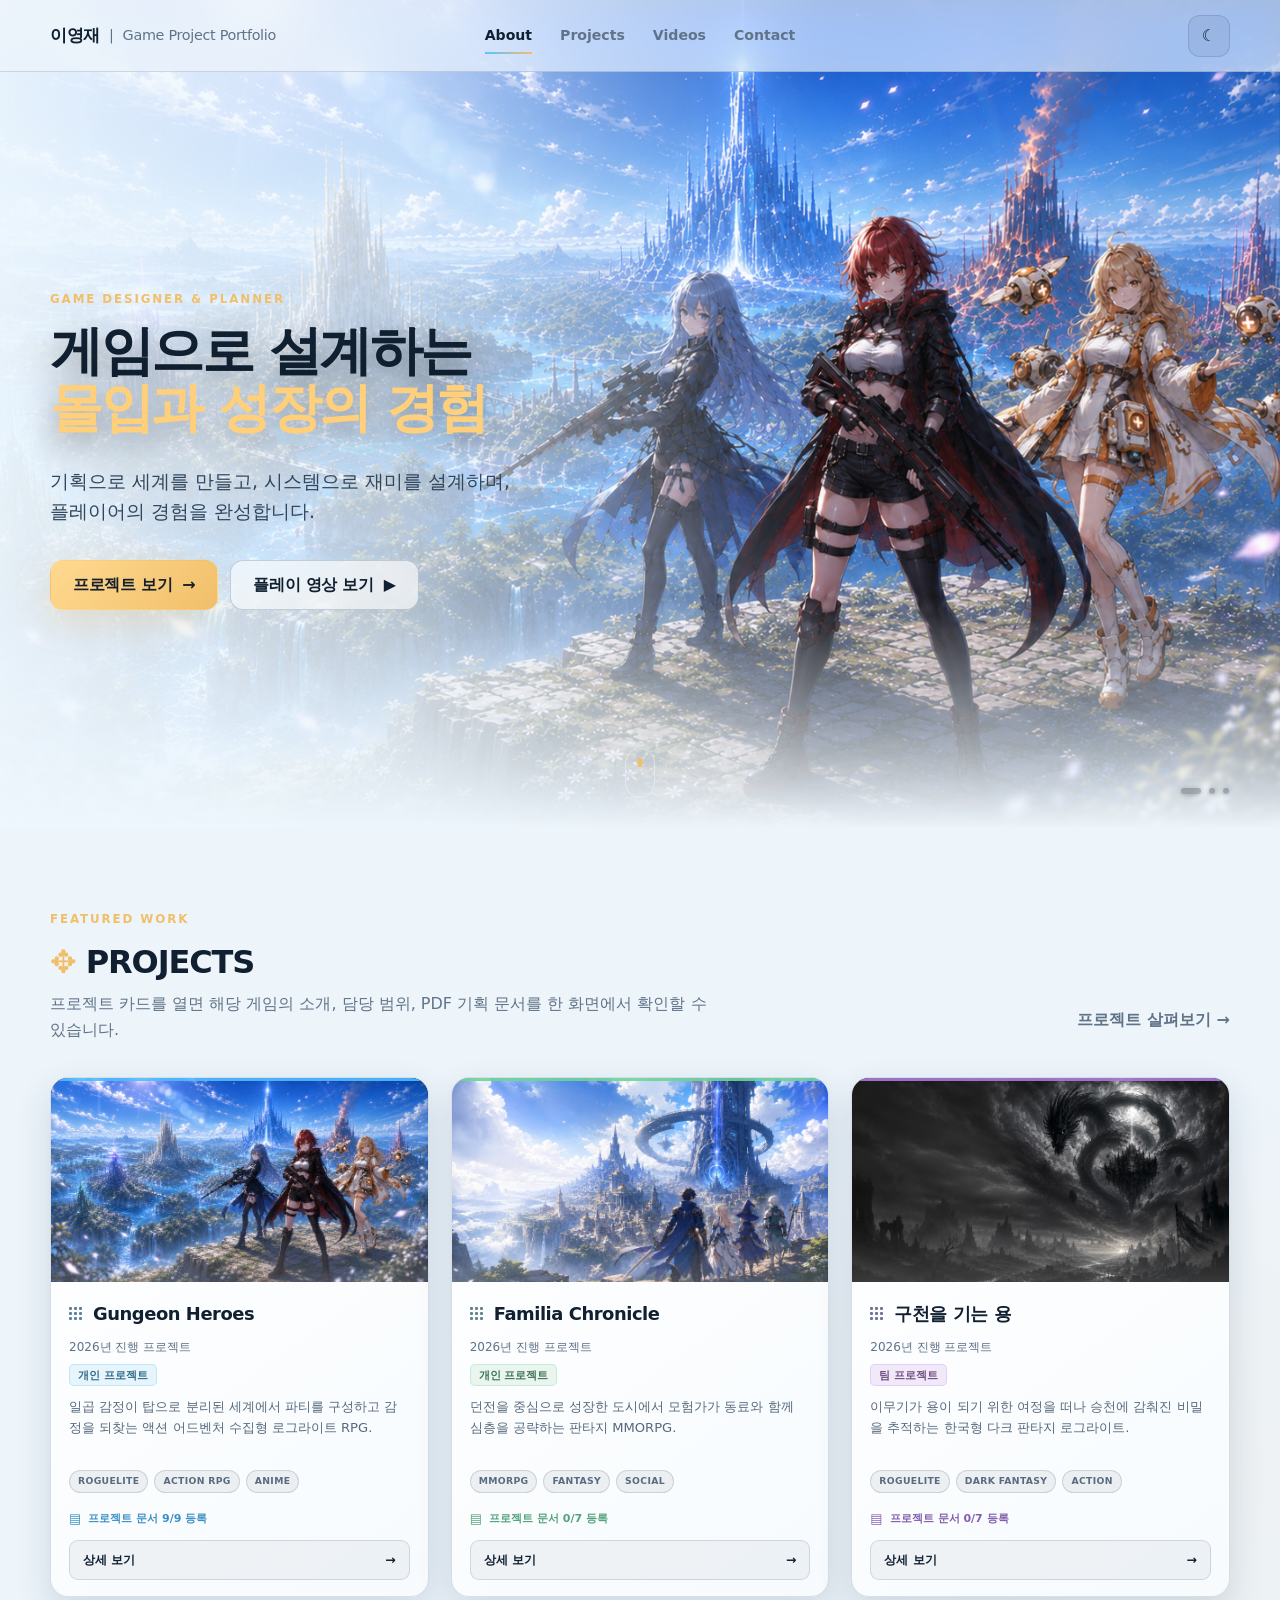
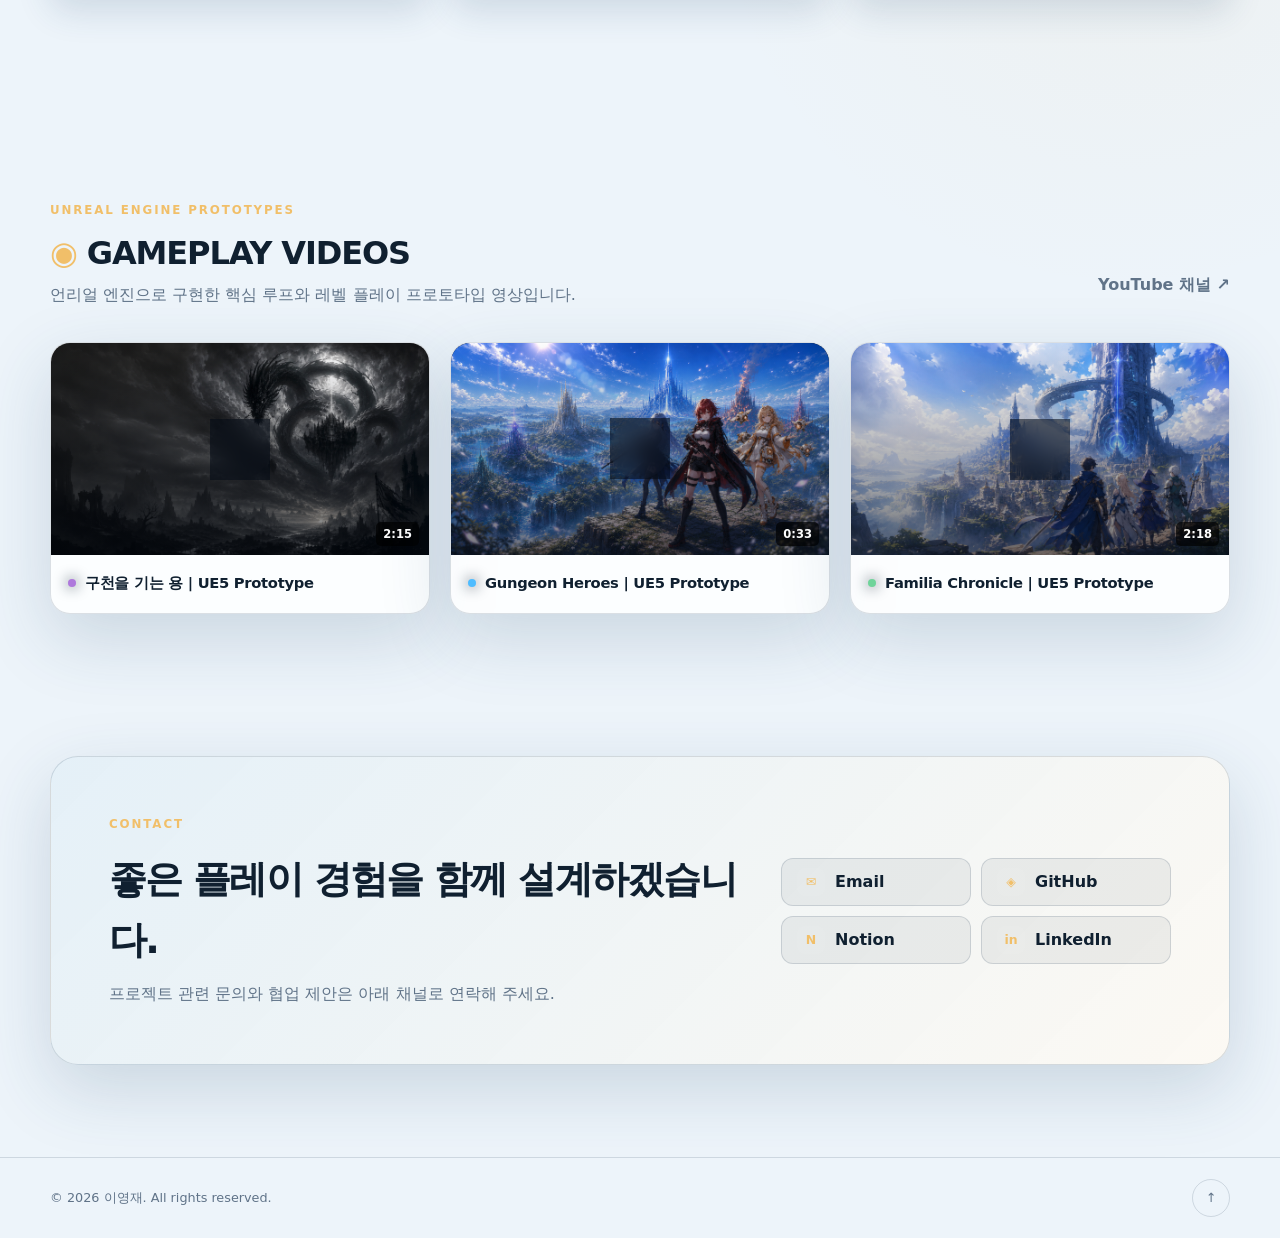
==== commit ff8e12f7: "Update index.html" ====
--- a/index.html
+++ b/index.html
@@ -8,7 +8,7 @@
   <meta name="robots" content="index, follow, max-image-preview:large">
 
   <!-- 배포 주소에 맞게 아래 도메인을 변경하세요. -->
-  <link rel="canonical" href="https://zettstudio.netlify.app/">
+  <link rel="canonical" href="https://zettstudio.netlify.app">
 
   <!-- Open Graph: 카카오톡, 디스코드, 페이스북, 링크드인 등 링크 미리보기 -->
   <meta property="og:type" content="website">
@@ -16,7 +16,7 @@
   <meta property="og:site_name" content="이영재 Game Project Portfolio">
   <meta property="og:title" content="이영재 | Game Project Portfolio">
   <meta property="og:description" content="게임으로 설계하는 몰입과 성장의 경험 — 게임 기획 포트폴리오">
-  <meta property="og:url" content="https://zettstudio.netlify.app/">
+  <meta property="og:url" content="https://zettstudio.netlify.app">
   <meta property="og:image" content="https://zettstudio.netlify.app/assets/images/og-image.jpg">
   <meta property="og:image:secure_url" content="https://zettstudio.netlify.app/assets/images/og-image.jpg">
   <meta property="og:image:type" content="image/jpeg">
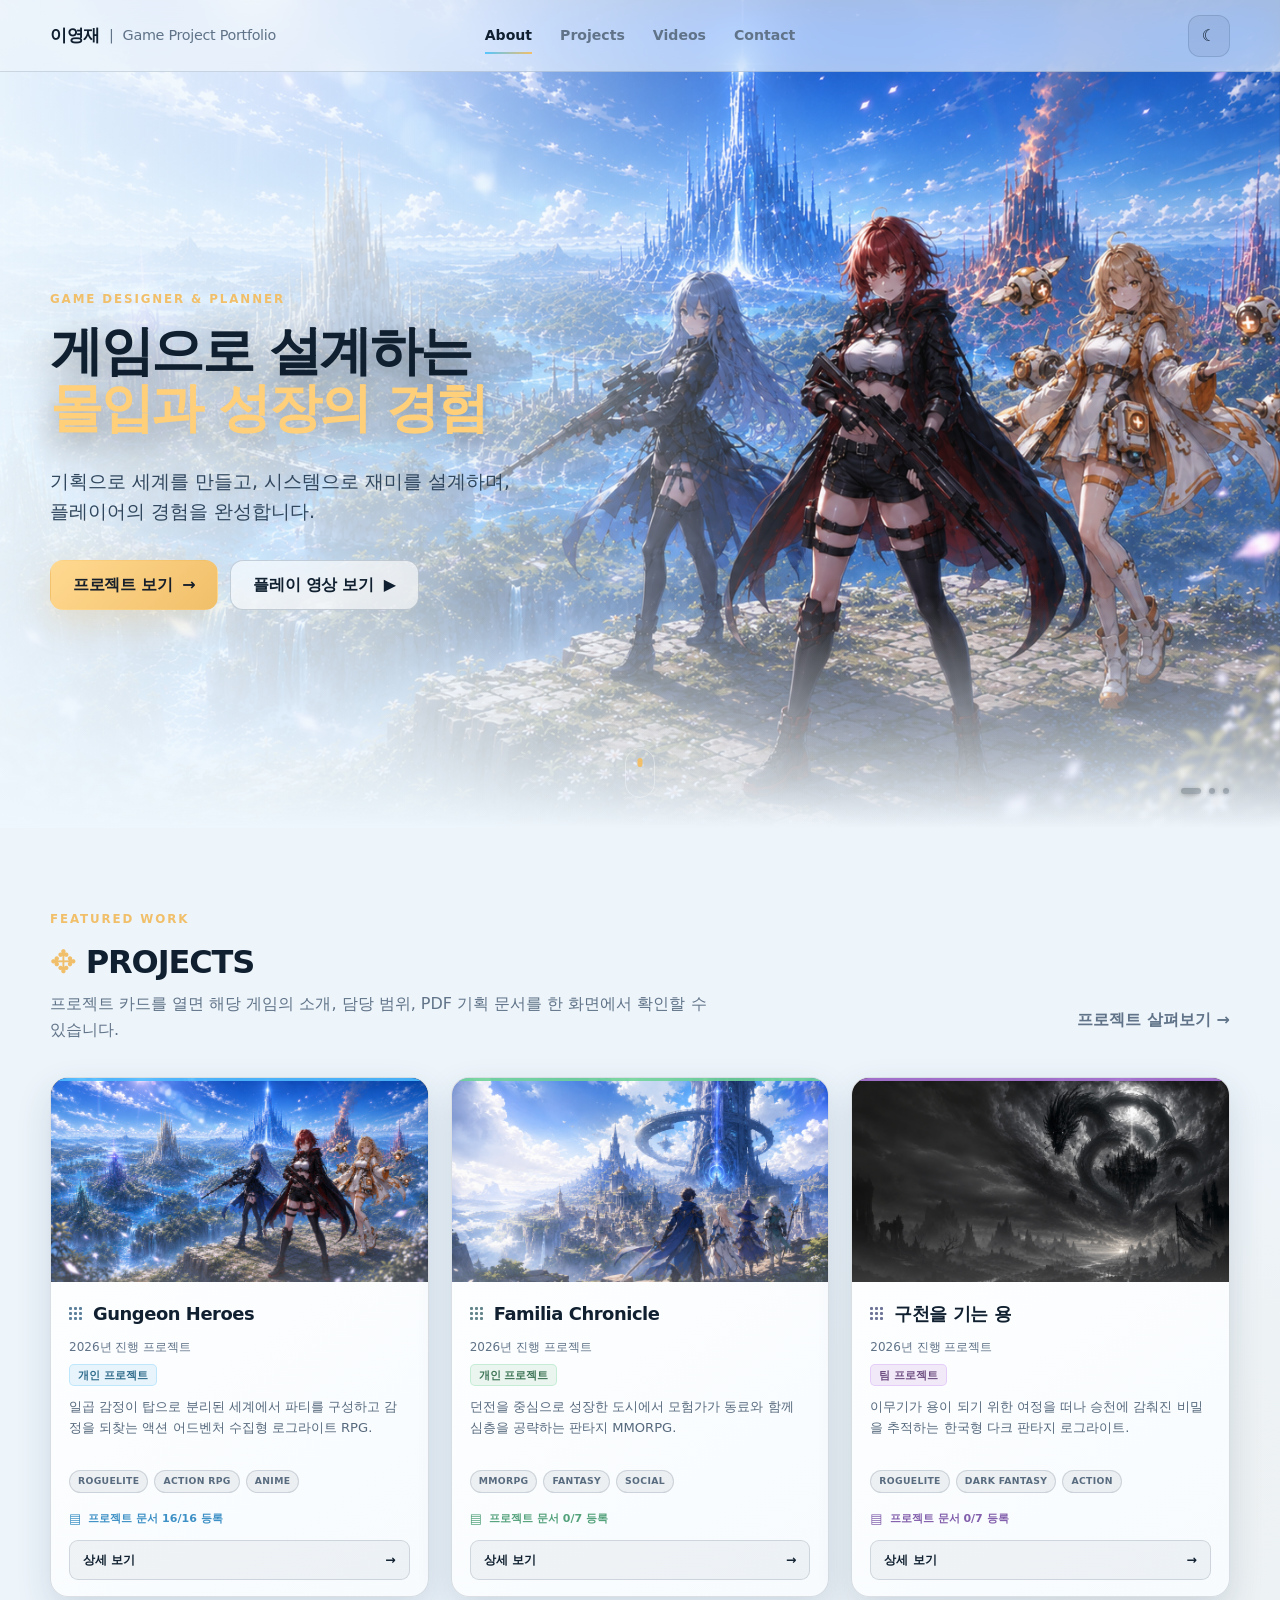
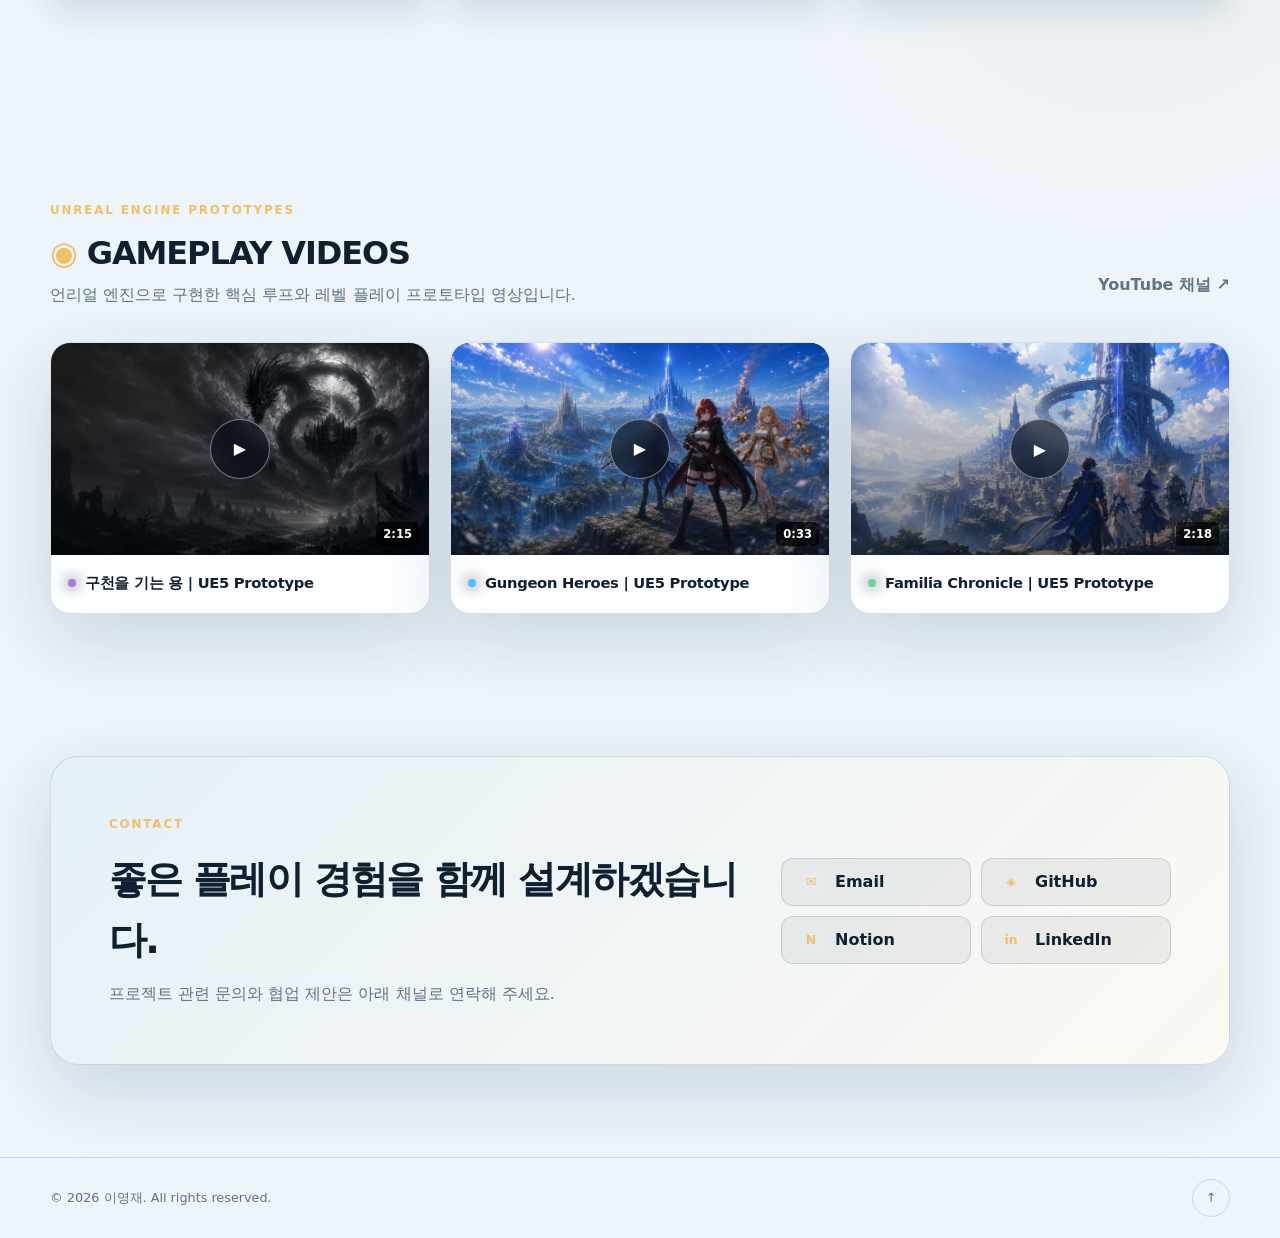
==== commit 58e0dee9: "svg 사이트 추가 svg 사이트 추가" ====
--- a/index.html
+++ b/index.html
@@ -161,7 +161,8 @@
             </div>
             <span class="document-count" id="project-document-count"></span>
           </div>
-          <p class="project-documents-help">PDF 파일을 등록하면 아래 항목에서 사이트 내부 뷰어로 바로 열립니다.</p>
+          <p class="project-documents-help">PDF와 SVG 파일을 등록하면 아래 항목에서 사이트 내부 뷰어로 바로 열립니다.</p>
+          <div class="project-document-filters" id="project-document-filters" role="tablist" aria-label="문서 형식 필터"></div>
           <div class="project-document-list" id="project-modal-documents"></div>
         </section>
 
--- a/assets/css/style.css
+++ b/assets/css/style.css
@@ -794,3 +794,76 @@
     line-height: 1.08;
   }
 }
+
+
+/* =========================================================
+   PROJECT DOCUMENT FILTERS — PDF / SVG
+   ========================================================= */
+.project-document-filters {
+  display: flex;
+  flex-wrap: wrap;
+  gap: 8px;
+  margin: 14px 0 16px;
+}
+
+.document-filter-button {
+  display: inline-flex;
+  align-items: center;
+  gap: 8px;
+  min-height: 34px;
+  padding: 0 13px;
+  border: 1px solid var(--line);
+  border-radius: 999px;
+  background: rgba(255, 255, 255, 0.035);
+  color: var(--muted);
+  font-size: .72rem;
+  font-weight: 850;
+  letter-spacing: .01em;
+  cursor: pointer;
+  transition: border-color var(--transition), background var(--transition), color var(--transition), transform var(--transition);
+}
+
+.document-filter-button em {
+  color: color-mix(in srgb, var(--accent) 78%, white 22%);
+  font-style: normal;
+  font-size: .66rem;
+}
+
+.document-filter-button:hover,
+.document-filter-button.is-active {
+  transform: translateY(-1px);
+  border-color: color-mix(in srgb, var(--accent) 64%, var(--line));
+  background: color-mix(in srgb, var(--surface-light) 78%, var(--accent) 16%);
+  color: var(--text);
+}
+
+.project-document-item--svg .project-document-icon {
+  border-color: color-mix(in srgb, #6fd49a 65%, var(--line));
+  color: color-mix(in srgb, #6fd49a 80%, var(--text) 20%);
+}
+
+.project-document-item--svg.is-available .project-document-state {
+  color: color-mix(in srgb, #6fd49a 78%, var(--text) 22%);
+}
+
+.viewer-frame-wrap.is-svg-viewer {
+  background:
+    linear-gradient(45deg, rgba(255,255,255,.05) 25%, transparent 25%),
+    linear-gradient(-45deg, rgba(255,255,255,.05) 25%, transparent 25%),
+    linear-gradient(45deg, transparent 75%, rgba(255,255,255,.05) 75%),
+    linear-gradient(-45deg, transparent 75%, rgba(255,255,255,.05) 75%),
+    #06101d;
+  background-position: 0 0, 0 14px, 14px -14px, -14px 0, 0 0;
+  background-size: 28px 28px, 28px 28px, 28px 28px, 28px 28px, auto;
+}
+
+.viewer-frame-wrap.is-svg-viewer iframe {
+  background: #ffffff;
+}
+
+@media (max-width: 640px) {
+  .document-filter-button {
+    flex: 1 1 auto;
+    justify-content: center;
+  }
+}
